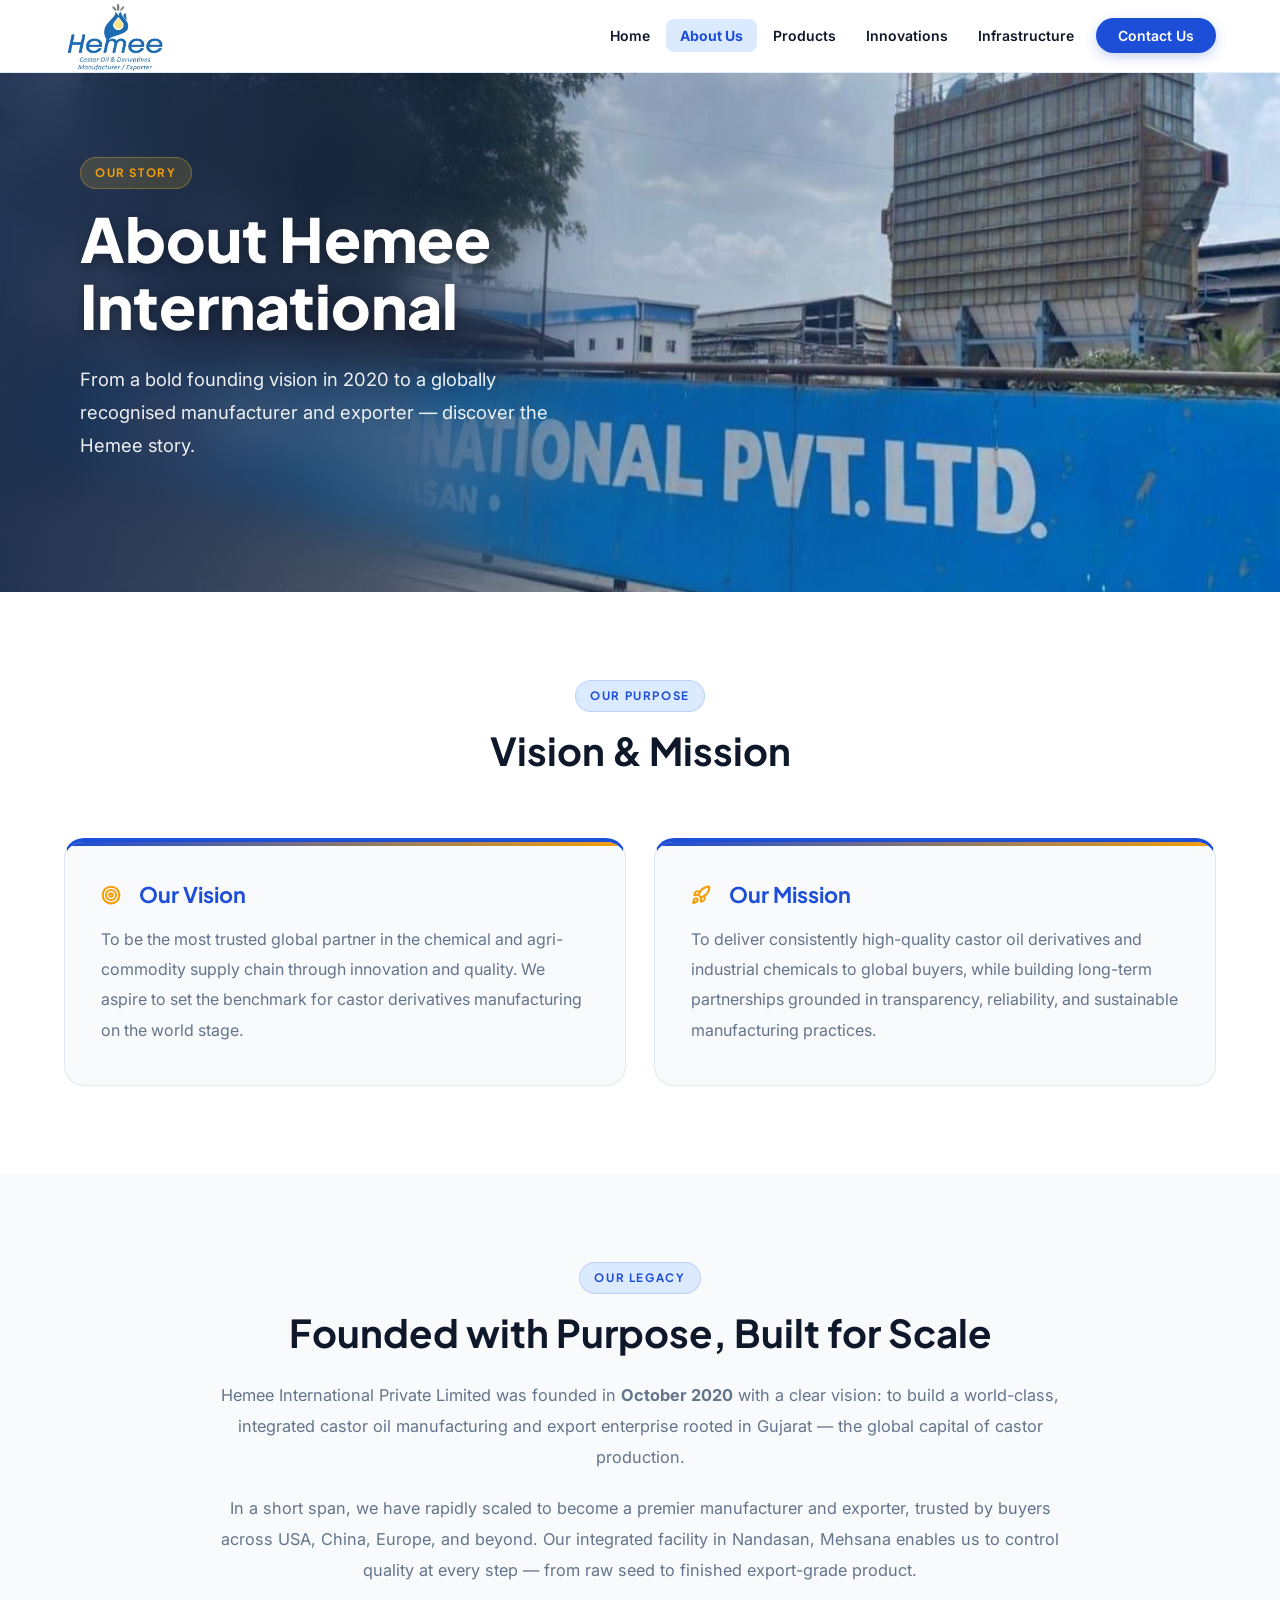
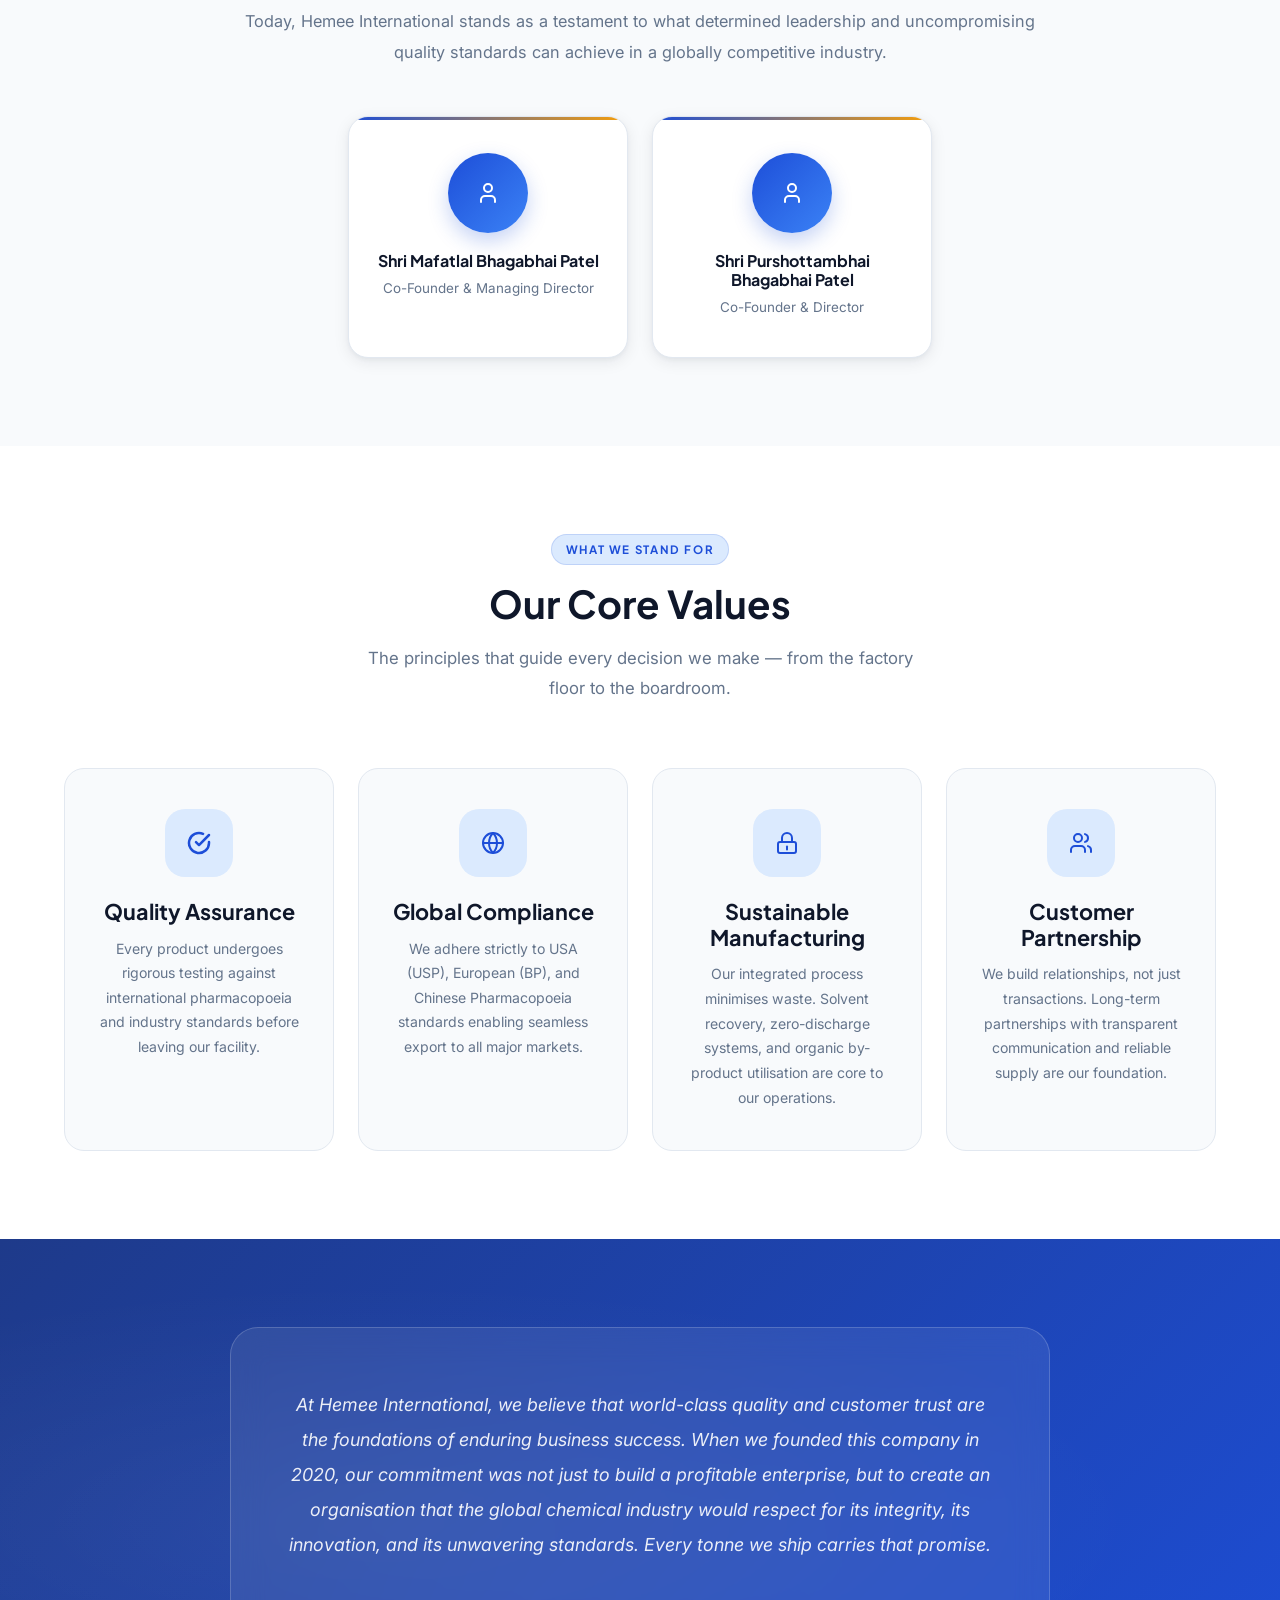
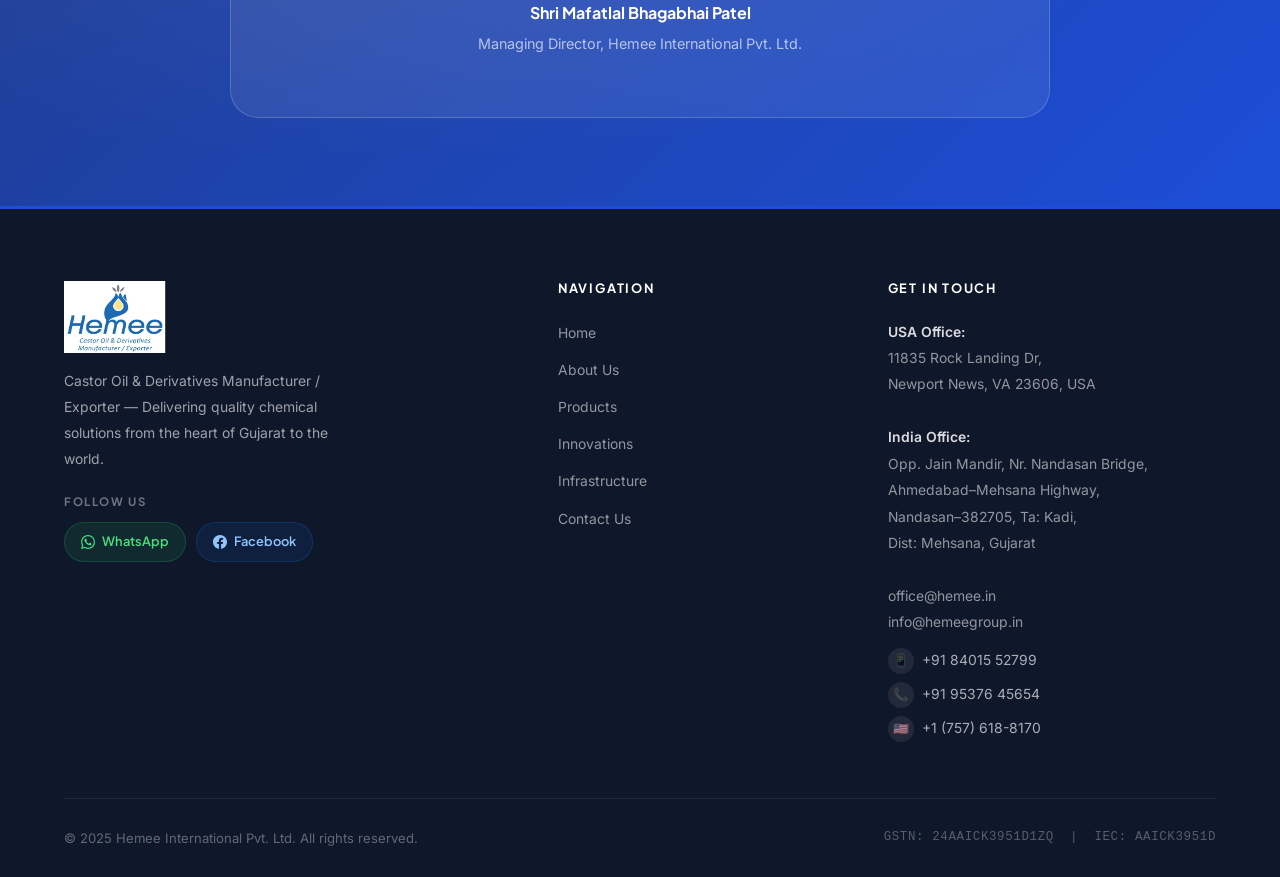
==== about.html @ 3e7752b8 "Initial commit: Hemee International Website Refactor" ====
﻿<!DOCTYPE html>
<html lang="en">
<head>
  <meta charset="UTF-8" />
  <meta name="viewport" content="width=device-width, initial-scale=1.0" />
  <title>About Us | Hemee International Pvt. Ltd.</title>
  <meta name="description" content="Learn about Hemee International — founded in 2020 by Shri Mafatlal Bhagabhai Patel and Shri Purshottambhai Bhagabhai Patel. A premier castor oil manufacturer and exporter from Gujarat, India." />
  <meta name="keywords" content="Hemee International about, castor oil manufacturer Gujarat, Hemee International Mehsana, industrial chemical exporter India" />
  <link rel="stylesheet" href="css/style.css" />
  <link rel="icon" href="images/logo.png" type="image/png" />
</head>
<body class="page-top">

  <!-- ======= NAVBAR ======= -->
  <nav class="navbar" id="navbar">
    <div class="nav-inner">
      <a href="index.html" class="nav-logo">
        <img src="images/logo.png" alt="Hemee International Pvt. Ltd.">
        
      </a>
      <ul class="nav-links">
        <li><a href="index.html">Home</a></li>
        <li><a href="about.html" class="active">About Us</a></li>
        <li><a href="products.html">Products</a></li>
        <li><a href="innovations.html">Innovations</a></li>
        <li><a href="infrastructure.html">Infrastructure</a></li>
        <li><a href="contact.html" class="nav-cta">Contact Us</a></li>
      </ul>
      <button class="hamburger" id="hamburger" aria-label="Toggle menu">
        <span></span><span></span><span></span>
      </button>
    </div>
    <div class="nav-mobile" id="nav-mobile">
      <a href="index.html">Home</a>
      <a href="about.html" class="active">About Us</a>
      <a href="products.html">Products</a>
      <a href="infrastructure.html">Infrastructure</a>
      <a href="contact.html">Contact Us</a>
    </div>
  </nav>

  <!-- ======= PAGE HERO ======= -->
  <div class="page-hero hero-right-bias" style="background: url('images/about.png'); --hero-blur-color: 30, 48, 80;">
    <div class="hero-overlay"></div>
    <div class="container">
      <div class="hero-glass">
        <span class="section-label" style="background:rgba(251,191,36,0.15); color:var(--accent); border-color:rgba(251,191,36,0.3); font-weight:700;">Our Story</span>
        <h1>About Hemee International</h1>
        <p>From a bold founding vision in 2020 to a globally recognised manufacturer and exporter — discover the Hemee story.</p>
      </div>
    </div>
  </div>

  <!-- ======= VISION & MISSION ======= -->
  <section class="vision-section">
    <div class="container">
      <div class="section-header">
        <span class="section-label">Our Purpose</span>
        <h2>Vision &amp; Mission</h2>
      </div>
      <div class="vision-grid">
        <div class="vision-box">
          <h3><svg width="20" height="20" viewBox="0 0 24 24" fill="none" stroke="currentColor" stroke-width="2.5" stroke-linecap="round" stroke-linejoin="round" style="margin-right:8px; vertical-align:middle; color:var(--accent);"><circle cx="12" cy="12" r="10"></circle><circle cx="12" cy="12" r="6"></circle><circle cx="12" cy="12" r="2"></circle></svg>Our Vision</h3>
          <p>To be the most trusted global partner in the chemical and agri-commodity supply chain through innovation and quality. We aspire to set the benchmark for castor derivatives manufacturing on the world stage.</p>
        </div>
        <div class="vision-box">
          <h3><svg width="20" height="20" viewBox="0 0 24 24" fill="none" stroke="currentColor" stroke-width="2.5" stroke-linecap="round" stroke-linejoin="round" style="margin-right:8px; vertical-align:middle; color:var(--accent);"><path d="M4.5 16.5c-1.5 1.26-2 5-2 5s3.74-.5 5-2c.71-.84.7-2.13-.09-2.91a2.18 2.18 0 0 0-2.91-.09z"></path><path d="m12 15-3-3a22 22 0 0 1 2-3.95A12.88 12.88 0 0 1 22 2c0 2.72-.78 7.5-6 11a22.35 22.35 0 0 1-4 2z"></path><path d="M9 12H4s.55-3.03 2-4c1.62-1.08 5 0 5 0"></path><path d="M12 15v5s3.03-.55 4-2c1.08-1.62 0-5 0-5"></path></svg>Our Mission</h3>
          <p>To deliver consistently high-quality castor oil derivatives and industrial chemicals to global buyers, while building long-term partnerships grounded in transparency, reliability, and sustainable manufacturing practices.</p>
        </div>
      </div>
    </div>
  </section>

  <!-- ======= LEGACY ======= -->
  <section class="legacy-section">
    <div class="container">
      <div class="legacy-content">
        <span class="section-label">Our Legacy</span>
        <h2>Founded with Purpose, Built for Scale</h2>
        <p>
          Hemee International Private Limited was founded in <strong>October 2020</strong> with a clear vision: to build a world-class, integrated castor oil manufacturing and export enterprise rooted in Gujarat — the global capital of castor production.
        </p>
        <p>
          In a short span, we have rapidly scaled to become a premier manufacturer and exporter, trusted by buyers across USA, China, Europe, and beyond. Our integrated facility in Nandasan, Mehsana enables us to control quality at every step — from raw seed to finished export-grade product.
        </p>
        <p>
          Today, Hemee International stands as a testament to what determined leadership and uncompromising quality standards can achieve in a globally competitive industry.
        </p>
        <div class="founders-row">
          <div class="founder-card">
            <div class="founder-avatar">
              <svg width="24" height="24" viewBox="0 0 24 24" fill="none" stroke="currentColor" stroke-width="2" stroke-linecap="round" stroke-linejoin="round"><path d="M19 21v-2a4 4 0 0 0-4-4H9a4 4 0 0 0-4 4v2"></path><circle cx="12" cy="7" r="4"></circle></svg>
            </div>
            <h4>Shri Mafatlal Bhagabhai Patel</h4>
            <p>Co-Founder &amp; Managing Director</p>
          </div>
          <div class="founder-card">
            <div class="founder-avatar">
              <svg width="24" height="24" viewBox="0 0 24 24" fill="none" stroke="currentColor" stroke-width="2" stroke-linecap="round" stroke-linejoin="round"><path d="M19 21v-2a4 4 0 0 0-4-4H9a4 4 0 0 0-4 4v2"></path><circle cx="12" cy="7" r="4"></circle></svg>
            </div>
            <h4>Shri Purshottambhai Bhagabhai Patel</h4>
            <p>Co-Founder &amp; Director</p>
          </div>
        </div>
      </div>
    </div>
  </section>

  <!-- ======= CORE VALUES ======= -->
  <section class="values-section">
    <div class="container">
      <div class="section-header">
        <span class="section-label">What We Stand For</span>
        <h2>Our Core Values</h2>
        <p>The principles that guide every decision we make — from the factory floor to the boardroom.</p>
      </div>
      <div class="values-grid">
        <div class="value-card">
          <div class="value-icon">
            <svg width="24" height="24" viewBox="0 0 24 24" fill="none" stroke="currentColor" stroke-width="2.5" stroke-linecap="round" stroke-linejoin="round"><path d="M22 11.08V12a10 10 0 1 1-5.93-9.14"></path><polyline points="22 4 12 14.01 9 11.01"></polyline></svg>
          </div>
          <h3>Quality Assurance</h3>
          <p>Every product undergoes rigorous testing against international pharmacopoeia and industry standards before leaving our facility.</p>
        </div>
        <div class="value-card">
          <div class="value-icon">
            <svg width="24" height="24" viewBox="0 0 24 24" fill="none" stroke="currentColor" stroke-width="2" stroke-linecap="round" stroke-linejoin="round"><circle cx="12" cy="12" r="10"></circle><path d="M12 2a14.5 14.5 0 0 0 0 20 14.5 14.5 0 0 0 0-20"></path><path d="M2 12h20"></path></svg>
          </div>
          <h3>Global Compliance</h3>
          <p>We adhere strictly to USA (USP), European (BP), and Chinese Pharmacopoeia standards enabling seamless export to all major markets.</p>
        </div>
        <div class="value-card">
          <div class="value-icon">
            <svg width="24" height="24" viewBox="0 0 24 24" fill="none" stroke="currentColor" stroke-width="2" stroke-linecap="round" stroke-linejoin="round"><path d="M7 11V7a5 5 0 0 1 10 0v4"></path><rect x="3" y="11" width="18" height="11" rx="2" ry="2"></rect><path d="M12 18.5v-3"></path></svg>
          </div>
          <h3>Sustainable Manufacturing</h3>
          <p>Our integrated process minimises waste. Solvent recovery, zero-discharge systems, and organic by-product utilisation are core to our operations.</p>
        </div>
        <div class="value-card">
          <div class="value-icon">
            <svg width="24" height="24" viewBox="0 0 24 24" fill="none" stroke="currentColor" stroke-width="2" stroke-linecap="round" stroke-linejoin="round"><path d="M16 21v-2a4 4 0 0 0-4-4H6a4 4 0 0 0-4 4v2"></path><circle cx="9" cy="7" r="4"></circle><path d="M22 21v-2a4 4 0 0 0-3-3.87"></path><path d="M16 3.13a4 4 0 0 1 0 7.75"></path></svg>
          </div>
          <h3>Customer Partnership</h3>
          <p>We build relationships, not just transactions. Long-term partnerships with transparent communication and reliable supply are our foundation.</p>
        </div>
      </div>
    </div>
  </section>

  <script src="js/nav.js"></script>

  <!-- ======= MD WELCOME ======= -->
  <section class="md-section">
    <div class="container">
      <div class="md-card">
        <blockquote>
          At Hemee International, we believe that world-class quality and customer trust are the foundations of enduring business success. When we founded this company in 2020, our commitment was not just to build a profitable enterprise, but to create an organisation that the global chemical industry would respect for its integrity, its innovation, and its unwavering standards. Every tonne we ship carries that promise.
        </blockquote>
        <cite>
          <strong>Shri Mafatlal Bhagabhai Patel</strong>
          Managing Director, Hemee International Pvt. Ltd.
        </cite>
      </div>
    </div>
  </section>

  <!-- ======= FOOTER ======= -->
  <footer>
    <div class="container">
      <div class="footer-grid">

        <!-- Brand -->
        <div class="footer-brand">
          <a href="index.html" class="nav-logo">
            <img src="images/logo.png" alt="Hemee International Pvt. Ltd.">
            
          </a>
          <p>Castor Oil &amp; Derivatives Manufacturer / Exporter &mdash; Delivering quality chemical solutions from the heart of Gujarat to the world.</p>
          <div class="footer-social">
            <div class="footer-social-label">Follow Us</div>
            <div class="footer-social-links">
              <a href="https://wa.me/918401552799" target="_blank" rel="noopener" class="footer-social-link whatsapp">
                <svg width="14" height="14" viewBox="0 0 24 24" fill="currentColor"><path d="M17.472 14.382c-.297-.149-1.758-.867-2.03-.967-.273-.099-.471-.148-.67.15-.197.297-.767.966-.94 1.164-.173.199-.347.223-.644.075-.297-.15-1.255-.463-2.39-1.475-.883-.788-1.48-1.761-1.653-2.059-.173-.297-.018-.458.13-.606.134-.133.298-.347.446-.521.149-.174.198-.298.298-.497.099-.198.05-.371-.025-.52-.075-.149-.669-1.612-.916-2.207-.242-.579-.487-.5-.669-.51-.173-.008-.371-.01-.57-.01-.198 0-.52.074-.792.372-.272.297-1.04 1.016-1.04 2.479 0 1.462 1.065 2.875 1.213 3.074.149.198 2.096 3.2 5.077 4.487.709.306 1.262.489 1.694.625.712.227 1.36.195 1.871.118.571-.085 1.758-.719 2.006-1.413.248-.694.248-1.289.173-1.413-.074-.124-.272-.198-.57-.347m-5.421 7.403h-.004a9.87 9.87 0 01-5.031-1.378l-.361-.214-3.741.982.998-3.648-.235-.374a9.86 9.86 0 01-1.51-5.26c.001-5.45 4.436-9.884 9.888-9.884 2.64 0 5.122 1.03 6.988 2.898a9.825 9.825 0 012.893 6.994c-.003 5.45-4.437 9.884-9.885 9.884m8.413-18.297A11.815 11.815 0 0012.05 0C5.495 0 .16 5.335.157 11.892c0 2.096.547 4.142 1.588 5.945L.057 24l6.305-1.654a11.882 11.882 0 005.683 1.448h.005c6.554 0 11.89-5.335 11.893-11.893a11.821 11.821 0 00-3.48-8.413z"/></svg>
                WhatsApp
              </a>
              <a href="https://www.facebook.com" target="_blank" rel="noopener" class="footer-social-link facebook">
                <svg width="14" height="14" viewBox="0 0 24 24" fill="currentColor"><path d="M24 12.073c0-6.627-5.373-12-12-12s-12 5.373-12 12c0 5.99 4.388 10.954 10.125 11.854v-8.385H7.078v-3.47h3.047V9.43c0-3.007 1.792-4.669 4.533-4.669 1.312 0 2.686.235 2.686.235v2.953H15.83c-1.491 0-1.956.925-1.956 1.874v2.25h3.328l-.532 3.47h-2.796v8.385C19.612 23.027 24 18.062 24 12.073z"/></svg>
                Facebook
              </a>
            </div>
          </div>
        </div>

        <!-- Navigation -->
        <div class="footer-col">
          <h4>Navigation</h4>
          <ul>
            <li><a href="index.html">Home</a></li>
            <li><a href="about.html">About Us</a></li>
            <li><a href="products.html">Products</a></li>
        <li><a href="innovations.html">Innovations</a></li>
            <li><a href="infrastructure.html">Infrastructure</a></li>
            <li><a href="contact.html">Contact Us</a></li>
          </ul>
        </div>

        <!-- Contact -->
        <div class="footer-col">
          <h4>Get In Touch</h4>
          <address>
            <strong>USA Office:</strong><br>
            11835 Rock Landing Dr,<br>
            Newport News, VA 23606, USA<br><br>
            <strong>India Office:</strong><br>
            Opp. Jain Mandir, Nr. Nandasan Bridge,<br>
            Ahmedabad&ndash;Mehsana Highway,<br>
            Nandasan&ndash;382705, Ta: Kadi,<br>
            Dist: Mehsana, Gujarat<br><br>
            <a href="mailto:office@hemee.in">office@hemee.in</a><br>
            <a href="mailto:info@hemeegroup.in">info@hemeegroup.in</a>
          </address>
          <div class="footer-phones">
            <a href="tel:+918401552799">
              <span class="ph-ico">&#128241;</span>
              +91 84015 52799
            </a>
            <a href="tel:+919537645654">
              <span class="ph-ico">&#128222;</span>
              +91 95376 45654
            </a>
            <a href="tel:+17576188170">
              <span class="ph-ico">&#127482;&#127480;</span>
              +1 (757) 618-8170
            </a>
          </div>
        </div>

      </div>
      <div class="footer-divider"></div>
      <div class="footer-bottom">
        <p>&copy; 2025 Hemee International Pvt. Ltd. All rights reserved.</p>
        <span class="gstn">GSTN: 24AAICK3951D1ZQ &nbsp;|&nbsp; IEC: AAICK3951D</span>
      </div>
    </div>
  </footer>

</body>
</html>
---- css/style.css ----
/* =============================================
   Hemee International — Main Stylesheet v2.0
   Premium Professional Design System
   ============================================= */

@import url('https://fonts.googleapis.com/css2?family=Plus+Jakarta+Sans:wght@400;500;600;700;800&family=Inter:wght@400;500;600&display=swap');

/* ---- CSS Variables ---- */
:root {
  --primary:        #1d4ed8;
  --primary-dark:   #1e3a8a;
  --primary-light:  #3b82f6;
  --primary-xlight: #dbeafe;
  --accent:         #f59e0b;
  --accent-dark:    #d97706;
  --accent-light:   #fef3c7;
  --success:        #10b981;
  --bg:             #f8fafc;
  --bg-alt:         #f1f5f9;
  --surface:        #ffffff;
  --text:           #0f172a;
  --text-body:      #334155;
  --text-muted:     #64748b;
  --text-light:     #94a3b8;
  --border:         #e2e8f0;
  --border-strong:  #cbd5e1;
  --shadow-sm:      0 1px 3px rgba(0,0,0,0.08), 0 1px 2px rgba(0,0,0,0.04);
  --shadow:         0 4px 16px rgba(15,23,42,0.08), 0 2px 4px rgba(15,23,42,0.04);
  --shadow-md:      0 8px 32px rgba(15,23,42,0.10), 0 4px 8px rgba(15,23,42,0.06);
  --shadow-lg:      0 20px 60px rgba(15,23,42,0.12), 0 8px 16px rgba(15,23,42,0.08);
  --shadow-xl:      0 32px 80px rgba(15,23,42,0.16);
  --radius-sm:      6px;
  --radius:         10px;
  --radius-md:      14px;
  --radius-lg:      20px;
  --radius-xl:      28px;
  --transition:     0.25s cubic-bezier(0.4, 0, 0.2, 1);
  --max-width:      1200px;
  --font-heading:   'Plus Jakarta Sans', sans-serif;
  --font-body:      'Inter', sans-serif;
  --nav-h:          72px;
}

/* ---- Reset & Base ---- */
*, *::before, *::after { box-sizing: border-box; margin: 0; padding: 0; }

html {
  scroll-behavior: smooth;
  overflow-x: hidden;
  -webkit-text-size-adjust: 100%;
}

body {
  font-family: var(--font-body);
  color: var(--text-body);
  background: var(--bg);
  line-height: 1.7;
  font-size: 16px;
  overflow-x: hidden;
  -webkit-font-smoothing: antialiased;
  -moz-osx-font-smoothing: grayscale;
}

img { max-width: 100%; height: auto; display: block; }
a { color: inherit; text-decoration: none; }
ul { list-style: none; }
button { font-family: inherit; }

/* ---- Typography ---- */
h1, h2, h3, h4, h5 {
  font-family: var(--font-heading);
  line-height: 1.2;
  color: var(--text);
  font-weight: 700;
}
h1 { font-size: clamp(1.9rem, 5vw, 3.2rem); font-weight: 800; }
h2 { font-size: clamp(1.5rem, 3.5vw, 2.4rem); }
h3 { font-size: clamp(1.05rem, 2.5vw, 1.35rem); }
h4 { font-size: 1rem; }
p  { color: var(--text-body); margin-bottom: 1rem; }
p:last-child { margin-bottom: 0; }

.section-label {
  display: inline-flex;
  align-items: center;
  gap: 6px;
  font-family: var(--font-heading);
  font-size: 0.72rem;
  font-weight: 700;
  letter-spacing: 0.14em;
  text-transform: uppercase;
  color: var(--primary);
  background: var(--primary-xlight);
  padding: 5px 14px;
  border-radius: 50px;
  margin-bottom: 1rem;
  border: 1px solid rgba(29, 78, 216, 0.15);
}

/* ---- Layout Utilities ---- */
.container {
  width: 100%;
  max-width: var(--max-width);
  margin: 0 auto;
  padding: 0 24px;
}

section { padding: 88px 0; }

.section-header {
  text-align: center;
  margin-bottom: 64px;
}
.section-header p {
  color: var(--text-muted);
  font-size: 1.05rem;
  max-width: 580px;
  margin: 1rem auto 0;
  line-height: 1.8;
}

/* ---- Buttons ---- */
.btn {
  display: inline-flex;
  align-items: center;
  justify-content: center;
  gap: 8px;
  padding: 14px 32px;
  border-radius: 50px;
  font-family: var(--font-heading);
  font-weight: 700;
  font-size: 0.9rem;
  cursor: pointer;
  border: none;
  transition: all var(--transition);
  text-decoration: none;
  letter-spacing: 0.02em;
  white-space: nowrap;
  -webkit-tap-highlight-color: transparent;
}
.btn-primary {
  background: linear-gradient(135deg, var(--accent), var(--accent-dark));
  color: #1a0a00;
  box-shadow: 0 4px 12px rgba(245, 158, 11, 0.3);
}
.btn-primary:hover {
  transform: translateY(-3px);
  box-shadow: 0 8px 24px rgba(245, 158, 11, 0.45);
}
.btn-outline {
  background: transparent;
  color: var(--primary);
  border: 2px solid var(--primary);
}
.btn-outline:hover {
  background: var(--primary);
  color: white;
  transform: translateY(-2px);
}
.btn-white {
  background: rgba(255,255,255,0.95);
  color: var(--primary-dark);
  backdrop-filter: blur(8px);
}
.btn-white:hover {
  background: white;
  transform: translateY(-2px);
  box-shadow: 0 8px 24px rgba(0,0,0,0.15);
}
.btn-ghost {
  background: rgba(255,255,255,0.1);
  color: white;
  border: 1px solid rgba(255,255,255,0.25);
  backdrop-filter: blur(8px);
}
.btn-ghost:hover {
  background: rgba(255,255,255,0.2);
  transform: translateY(-2px);
}

/* ============================================
   NAVIGATION
   ============================================ */
.navbar {
  position: fixed;
  top: 0; left: 0; right: 0;
  z-index: 1000;
  background: rgba(255,255,255,0.92);
  backdrop-filter: blur(20px);
  -webkit-backdrop-filter: blur(20px);
  border-bottom: 1px solid rgba(226,232,240,0.8);
  transition: all var(--transition);
}
.navbar.scrolled {
  background: rgba(255,255,255,0.98);
  box-shadow: 0 4px 20px rgba(15,23,42,0.08);
}
.navbar.navbar--dark {
  background: rgba(30,58,138,0.95);
  border-color: rgba(255,255,255,0.1);
}
.nav-inner {
  display: flex;
  align-items: center;
  justify-content: space-between;
  height: var(--nav-h);
  padding: 0 24px;
  max-width: var(--max-width);
  margin: 0 auto;
}

/* Logo */
.nav-logo {
  display: flex;
  align-items: center;
  text-decoration: none;
  flex-shrink: 0;
  transition: transform 0.3s ease;
}
.nav-logo:hover {
  transform: scale(1.05);
}
.nav-logo img {
  height: 72px; /* Increased length/height */
  width: auto;
  object-fit: contain;
  display: block;
  transform: scaleX(1.1); /* Subtle horizontal widening as requested */
  transform-origin: left center;
  /* Professional alt-text fallback styling if image fails */
  color: var(--primary);
  font-family: var(--font-heading);
  font-weight: 800;
  font-size: 1.2rem;
}



/* Nav Links */
.nav-links {
  display: flex;
  align-items: center;
  gap: 2px;
}
.nav-links a {
  padding: 8px 14px;
  border-radius: 8px;
  font-weight: 600;
  font-size: 0.875rem;
  color: var(--text);
  transition: all var(--transition);
  white-space: nowrap;
  position: relative;
}
.nav-links a:hover,
.nav-links a.active {
  color: var(--primary);
  background: var(--primary-xlight);
}
.nav-links a.active { font-weight: 700; }
.nav-cta {
  background: var(--primary) !important;
  color: white !important;
  border-radius: 50px !important;
  padding: 9px 22px !important;
  margin-left: 6px;
  box-shadow: 0 4px 12px rgba(29,78,216,0.25) !important;
}
.nav-cta:hover {
  background: var(--primary-dark) !important;
  transform: translateY(-2px);
  box-shadow: 0 8px 20px rgba(29,78,216,0.35) !important;
}

/* Hamburger */
.hamburger {
  display: none;
  flex-direction: column;
  gap: 5px;
  cursor: pointer;
  padding: 8px;
  background: none;
  border: none;
  -webkit-tap-highlight-color: transparent;
}
.hamburger span {
  display: block;
  width: 24px;
  height: 2.5px;
  background: var(--primary-dark);
  border-radius: 2px;
  transition: all var(--transition);
}
.hamburger.open span:nth-child(1) { transform: translateY(7.5px) rotate(45deg); }
.hamburger.open span:nth-child(2) { opacity: 0; transform: scaleX(0); }
.hamburger.open span:nth-child(3) { transform: translateY(-7.5px) rotate(-45deg); }

/* Mobile Nav */
.nav-mobile {
  display: none;
  flex-direction: column;
  padding: 8px 16px 20px;
  border-top: 1px solid var(--border);
  background: white;
  gap: 2px;
}
.nav-mobile.open { display: flex; }
.nav-mobile a {
  padding: 12px 16px;
  border-radius: 10px;
  font-weight: 600;
  font-size: 0.95rem;
  color: var(--text);
  transition: all var(--transition);
  -webkit-tap-highlight-color: transparent;
}
.nav-mobile a:hover,
.nav-mobile a.active {
  color: var(--primary);
  background: var(--primary-xlight);
}

/* Page offset for fixed nav */
.page-top { padding-top: var(--nav-h); }

/* ============================================
   HERO SECTION
   ============================================ */
/* ============================================
   MODERN HERO SYSTEM (Edge-Blur)
   ============================================ */
.hero, .page-hero {
  --hero-blur-color: 15, 23, 42; /* Default dark navy */
  position: relative;
  min-height: 85vh;
  display: flex;
  align-items: center;
  overflow: hidden;
  background-size: cover !important;
  background-position: center !important;
  background-repeat: no-repeat !important;
  color: white;
}

/* Specific class to shift focal point to the right */
.hero-right-bias { background-position: 70% center !important; }

.hero { min-height: calc(100vh - var(--nav-h)); }
.page-hero { min-height: 520px; }

/* The side-blur overlay */
.hero::before, .page-hero::before {
  content: '';
  position: absolute;
  top: 0; left: 0; bottom: 0;
  width: 50%;
  background: linear-gradient(to right, rgba(var(--hero-blur-color), 0.9) 0%, rgba(var(--hero-blur-color), 0) 100%);
  backdrop-filter: blur(25px);
  -webkit-backdrop-filter: blur(25px);
  mask-image: linear-gradient(to right, black 60%, transparent 100%);
  -webkit-mask-image: linear-gradient(to right, black 60%, transparent 100%);
  z-index: 1;
}


/* Secondary dark overlay for better text contrast */
.hero-overlay {
  position: absolute;
  inset: 0;
  background: linear-gradient(to right, rgba(var(--hero-blur-color), 0.5) 0%, transparent 100%);
  z-index: 1;
}

.hero .container, .page-hero .container {
  position: relative;
  z-index: 2;
  margin-left: 0; /* Align to left side */
  padding-left: 80px; /* Strong left margin for professional look */
}

/* Updated Text Content (No more card, just clean text on blurred side) */
.hero-glass {
  max-width: 600px;
  background: transparent;
  backdrop-filter: none;
  -webkit-backdrop-filter: none;
  border: none;
  padding: 0;
  box-shadow: none;
  animation: slide-right 0.8s cubic-bezier(0.2, 0.8, 0.2, 1);
}

@keyframes slide-right {
  from { opacity: 0; transform: translateX(-40px); }
  to { opacity: 1; transform: translateX(0); }
}

.hero-glass h1 { 
  font-size: 3.8rem; 
  color: white; 
  margin-bottom: 1.50rem; 
  line-height: 1.1; 
  font-weight: 800;
  text-shadow: 0 4px 12px rgba(0,0,0,0.3);
}
.hero-glass h1 em { color: var(--accent); font-style: normal; }
.hero-glass p { 
  font-size: 1.15rem; 
  color: rgba(255,255,255,0.92); 
  line-height: 1.8;
  margin-bottom: 2.8rem;
  max-width: 500px;
}

/* Mobile Adjustments */
@media (max-width: 1024px) {
  .hero-glass h1 { font-size: 3rem; }
  .hero .container, .page-hero .container { padding-left: 40px; }
}

@media (max-width: 768px) {
  .hero, .page-hero { min-height: 600px; text-align: center; }
  .hero::before, .page-hero::before {
    width: 100%;
    background: linear-gradient(to bottom, rgba(15, 23, 42, 0.85) 0%, rgba(15, 23, 42, 0.5) 100%);
    mask-image: none;
    -webkit-mask-image: none;
    backdrop-filter: blur(15px);
  }
  .hero .container, .page-hero .container { 
    padding: 0 24px;
    margin: 0 auto;
  }
  .hero-glass { width: 100%; }
  .hero-glass h1 { font-size: 2.4rem; }
  .hero-glass p { margin: 0 auto 2.5rem; }
  .hero-actions { justify-content: center; }
}

/* ============================================
   STATS / COUNTERS
   ============================================ */
.stats-section {
  background: white;
  border-top: 1px solid var(--border);
  border-bottom: 1px solid var(--border);
}
.stats-grid {
  display: grid;
  grid-template-columns: repeat(4, 1fr);
}
.stat-item {
  padding: 48px 28px;
  text-align: center;
  border-right: 1px solid var(--border);
  transition: background var(--transition);
  position: relative;
}
.stat-item:last-child { border-right: none; }
.stat-item::before {
  content: '';
  position: absolute;
  top: 0; left: 50%;
  transform: translateX(-50%);
  width: 40px;
  height: 3px;
  background: linear-gradient(90deg, var(--primary), var(--accent));
  border-radius: 0 0 3px 3px;
  opacity: 0;
  transition: opacity var(--transition);
}
.stat-item:hover::before { opacity: 1; }
.stat-item:hover { background: var(--bg); }
.stat-number {
  font-family: var(--font-heading);
  font-size: clamp(1.8rem, 4vw, 2.8rem);
  font-weight: 800;
  color: var(--primary-dark);
  line-height: 1;
  margin-bottom: 10px;
  background: linear-gradient(135deg, var(--primary), var(--primary-light));
  -webkit-background-clip: text;
  -webkit-text-fill-color: transparent;
  background-clip: text;
}
.stat-label {
  font-family: var(--font-heading);
  font-size: 0.78rem;
  color: var(--text-muted);
  font-weight: 600;
  text-transform: uppercase;
  letter-spacing: 0.12em;
}

/* ============================================
   BIO / ABOUT SNIPPET (Home)
   ============================================ */
.bio-section { background: var(--bg); }
.bio-grid {
  display: grid;
  grid-template-columns: 1.1fr 0.9fr;
  gap: 72px;
  align-items: center;
}
.bio-text .section-label { display: block; }
.bio-text h2 { margin-bottom: 1.25rem; }
.bio-text p { color: var(--text-muted); margin-bottom: 1.25rem; line-height: 1.9; }
.bio-features {
  display: flex;
  flex-direction: column;
  gap: 12px;
  margin: 1.75rem 0;
}
.bio-feature {
  display: flex;
  align-items: flex-start;
  gap: 14px;
  padding: 16px;
  border-radius: var(--radius-md);
  border: 1px solid var(--border);
  background: white;
  transition: all var(--transition);
}
.bio-feature:hover {
  border-color: var(--primary-light);
  box-shadow: var(--shadow);
  transform: translateX(4px);
}
.bio-feature-icon {
  width: 44px;
  height: 44px;
  border-radius: 12px;
  background: var(--primary-xlight);
  display: flex;
  align-items: center;
  justify-content: center;
  flex-shrink: 0;
  color: var(--primary);
}
.bio-feature-text strong { display: block; font-size: 0.95rem; color: var(--text); margin-bottom: 3px; font-weight: 700; }
.bio-feature-text span { font-size: 0.84rem; color: var(--text-muted); }

/* Bio visual card */
.bio-visual { position: relative; }
.bio-card {
  background: white;
  border-radius: var(--radius-xl);
  padding: 40px 36px;
  box-shadow: var(--shadow-lg);
  text-align: center;
  border: 1px solid var(--border);
  position: relative;
  overflow: hidden;
}
.bio-card::before {
  content: '';
  position: absolute;
  top: 0; left: 0; right: 0;
  height: 4px;
  background: linear-gradient(90deg, var(--primary), var(--accent), var(--primary-light));
}
.bio-card-icon {
  width: 80px;
  height: 80px;
  border-radius: 50%;
  background: linear-gradient(135deg, var(--primary), var(--primary-light));
  display: flex;
  align-items: center;
  justify-content: center;
  margin: 0 auto 20px;
  color: white;
  box-shadow: 0 8px 24px rgba(29,78,216,0.3);
}
.bio-card h3 { color: var(--text); margin-bottom: 10px; }
.bio-card p { color: var(--text-muted); font-size: 0.9rem; }
.cert-tags { display: flex; flex-wrap: wrap; gap: 8px; justify-content: center; margin-top: 20px; }
.cert-tag {
  background: var(--primary-xlight);
  color: var(--primary);
  border: 1px solid rgba(29,78,216,0.2);
  border-radius: 50px;
  padding: 5px 14px;
  font-size: 0.78rem;
  font-weight: 700;
  font-family: var(--font-heading);
  letter-spacing: 0.04em;
}

/* ============================================
   PRODUCTS PREVIEW (Home)
   ============================================ */
.products-preview { background: white; }
.product-cards {
  display: grid;
  grid-template-columns: repeat(auto-fill, minmax(260px, 1fr));
  gap: 24px;
}
.product-card {
  background: var(--bg);
  border-radius: var(--radius-lg);
  padding: 36px 28px;
  border: 1px solid var(--border);
  transition: all var(--transition);
  position: relative;
  overflow: hidden;
  cursor: pointer;
}
.product-card::before {
  content: '';
  position: absolute;
  top: 0; left: 0; right: 0;
  height: 4px;
  background: linear-gradient(90deg, var(--primary), var(--accent));
  opacity: 0;
  transition: opacity var(--transition);
}
.product-card:hover {
  transform: translateY(-8px);
  box-shadow: var(--shadow-lg);
  border-color: transparent;
  background: white;
}
.product-card:hover::before { opacity: 1; }
.card-icon {
  width: 60px;
  height: 60px;
  border-radius: 16px;
  background: var(--primary-xlight);
  display: flex;
  align-items: center;
  justify-content: center;
  margin-bottom: 22px;
  color: var(--primary);
  transition: all var(--transition);
}
.product-card:hover .card-icon {
  background: var(--primary);
  color: white;
  transform: scale(1.1);
}
.product-card h3 { margin-bottom: 10px; color: var(--text); }
.product-card p { font-size: 0.88rem; color: var(--text-muted); margin: 0; line-height: 1.7; }
.product-card-arrow {
  position: absolute;
  bottom: 28px; right: 28px;
  width: 32px; height: 32px;
  border-radius: 50%;
  background: var(--primary-xlight);
  display: flex; align-items: center; justify-content: center;
  color: var(--primary);
  font-size: 0.8rem;
  transition: all var(--transition);
  opacity: 0;
  transform: translateX(-4px);
}
.product-card:hover .product-card-arrow {
  opacity: 1;
  transform: translateX(0);
}

/* CTA Banner */
.cta-section {
  background: linear-gradient(135deg, var(--primary-dark) 0%, var(--primary) 60%, #3b82f6 100%);
  padding: 88px 0;
  text-align: center;
  position: relative;
  overflow: hidden;
}
.cta-section::before {
  content: '';
  position: absolute;
  inset: 0;
  background: url("data:image/svg+xml,%3Csvg width='80' height='80' viewBox='0 0 80 80' xmlns='http://www.w3.org/2000/svg'%3E%3Cg fill='%23ffffff' fill-opacity='0.02'%3E%3Ccircle cx='40' cy='40' r='40'/%3E%3C/g%3E%3C/svg%3E");
}
.cta-section .container { position: relative; z-index: 1; }
.cta-section h2 { color: white; margin-bottom: 1.25rem; }
.cta-section p { color: rgba(255,255,255,0.82); max-width: 560px; margin: 0 auto 2.5rem; font-size: 1.05rem; line-height: 1.8; }
.cta-section .cta-btns { display: flex; gap: 16px; justify-content: center; flex-wrap: wrap; }

/* ============================================
   PAGE HERO (Inner Pages)
   ============================================ */



/* ============================================
   ABOUT PAGE
   ============================================ */

.vision-section { background: white; }
.vision-grid {
  display: grid;
  grid-template-columns: 1fr 1fr;
  gap: 28px;
  align-items: start;
}
.vision-box {
  background: var(--bg);
  border-radius: var(--radius-lg);
  padding: 40px 36px;
  border: 1px solid var(--border);
  border-top: 4px solid var(--primary);
  transition: all var(--transition);
  position: relative;
  overflow: hidden;
}
.vision-box::after {
  content: '';
  position: absolute;
  top: 0; left: 0; right: 0;
  height: 4px;
  background: linear-gradient(90deg, var(--primary), var(--accent));
}
.vision-box:hover {
  box-shadow: var(--shadow-md);
  transform: translateY(-4px);
  background: white;
}
.vision-box h3 { color: var(--primary); margin-bottom: 1rem; display: flex; align-items: center; gap: 10px; }
.vision-box p { color: var(--text-muted); line-height: 1.9; margin: 0; }

.legacy-section { background: var(--bg); }
.legacy-content { max-width: 840px; margin: 0 auto; text-align: center; }
.legacy-content h2 { margin-bottom: 1.5rem; }
.legacy-content p { color: var(--text-muted); font-size: 1.02rem; line-height: 1.9; margin-bottom: 1.25rem; }
.founders-row {
  display: flex;
  gap: 24px;
  justify-content: center;
  margin-top: 48px;
  flex-wrap: wrap;
}
.founder-card {
  background: white;
  border-radius: var(--radius-lg);
  padding: 36px 28px;
  text-align: center;
  box-shadow: var(--shadow);
  border: 1px solid var(--border);
  min-width: 220px;
  flex: 1;
  max-width: 280px;
  transition: all var(--transition);
  position: relative;
  overflow: hidden;
}
.founder-card::before {
  content: '';
  position: absolute;
  top: 0; left: 0; right: 0;
  height: 3px;
  background: linear-gradient(90deg, var(--primary), var(--accent));
}
.founder-card:hover { transform: translateY(-6px); box-shadow: var(--shadow-md); }
.founder-avatar {
  width: 80px;
  height: 80px;
  border-radius: 50%;
  background: linear-gradient(135deg, var(--primary), var(--primary-light));
  display: flex;
  align-items: center;
  justify-content: center;
  margin: 0 auto 18px;
  color: white;
  box-shadow: 0 8px 20px rgba(29,78,216,0.25);
}
.founder-card h4 { color: var(--text); margin-bottom: 6px; }
.founder-card p { font-size: 0.84rem; color: var(--text-muted); margin: 0; }

.values-section { background: white; }
.values-grid {
  display: grid;
  grid-template-columns: repeat(auto-fill, minmax(240px, 1fr));
  gap: 24px;
}
.value-card {
  background: var(--bg);
  border-radius: var(--radius-lg);
  padding: 40px 28px;
  text-align: center;
  border: 1px solid var(--border);
  transition: all var(--transition);
  position: relative;
  overflow: hidden;
}
.value-card:hover {
  background: white;
  box-shadow: var(--shadow-md);
  transform: translateY(-6px);
  border-color: rgba(29,78,216,0.15);
}
.value-icon {
  width: 68px;
  height: 68px;
  border-radius: 20px;
  background: var(--primary-xlight);
  display: flex;
  align-items: center;
  justify-content: center;
  margin: 0 auto 22px;
  color: var(--primary);
  transition: all var(--transition);
}
.value-card:hover .value-icon {
  background: var(--primary);
  color: white;
  transform: rotate(-5deg) scale(1.1);
}
.value-card h3 { color: var(--text); margin-bottom: 12px; }
.value-card p { font-size: 0.88rem; color: var(--text-muted); margin: 0; line-height: 1.75; }

.md-section {
  background: linear-gradient(135deg, var(--primary-dark) 0%, var(--primary) 100%);
  color: white;
  position: relative;
  overflow: hidden;
}
.md-section::before {
  content: '';
  position: absolute;
  inset: 0;
  background: radial-gradient(ellipse at 30% 50%, rgba(255,255,255,0.06) 0%, transparent 60%);
}
.md-card {
  max-width: 820px;
  margin: 0 auto;
  background: rgba(255,255,255,0.08);
  border: 1px solid rgba(255,255,255,0.18);
  border-radius: var(--radius-xl);
  padding: 60px 56px;
  text-align: center;
  backdrop-filter: blur(16px);
  position: relative;
}
.md-quote-icon { font-size: 4rem; opacity: 0.3; line-height: 1; margin-bottom: 20px; color: var(--accent); }
.md-card blockquote {
  font-size: 1.12rem;
  line-height: 1.95;
  color: rgba(255,255,255,0.9);
  font-style: italic;
  margin-bottom: 36px;
}
.md-card cite { color: rgba(255,255,255,0.65); font-size: 0.9rem; font-style: normal; }
.md-card cite strong { display: block; font-size: 1rem; color: white; margin-bottom: 4px; font-family: var(--font-heading); }

/* ============================================
   PRODUCTS PAGE
   ============================================ */
.brochure-bar {
  background: linear-gradient(135deg, var(--accent), var(--accent-dark));
  padding: 18px 0;
}
.brochure-bar .container {
  display: flex;
  align-items: center;
  justify-content: space-between;
  gap: 16px;
  flex-wrap: wrap;
}
.brochure-bar p { color: #1a0a00; font-weight: 700; margin: 0; font-size: 0.95rem; font-family: var(--font-heading); }
.btn-brochure {
  background: var(--primary-dark);
  color: white;
  padding: 11px 28px;
  border-radius: 50px;
  font-weight: 700;
  font-size: 0.88rem;
  display: inline-flex;
  align-items: center;
  gap: 8px;
  transition: all var(--transition);
  white-space: nowrap;
  font-family: var(--font-heading);
}
.btn-brochure:hover {
  background: #0f172a;
  transform: translateY(-2px);
  box-shadow: var(--shadow-md);
}

.products-section { background: var(--bg); }
.category-list { display: flex; flex-direction: column; gap: 20px; }

.category-card {
  background: white;
  border-radius: var(--radius-lg);
  box-shadow: var(--shadow-sm);
  overflow: hidden;
  border: 1px solid var(--border);
  transition: all var(--transition);
}
.category-card:hover { box-shadow: var(--shadow-md); }
.category-card.open { box-shadow: var(--shadow); border-color: rgba(29,78,216,0.15); }

.category-header {
  display: flex;
  align-items: center;
  justify-content: space-between;
  padding: 26px 32px;
  cursor: pointer;
  gap: 16px;
  user-select: none;
  transition: background var(--transition);
  width: 100%;
  background: none;
  border: none;
  text-align: left;
  font-family: inherit;
  -webkit-tap-highlight-color: transparent;
}
.category-header:hover { background: var(--bg); }
.category-header:focus-visible {
  outline: 2px solid var(--primary);
  outline-offset: -2px;
}

.category-header-left {
  display: flex;
  align-items: center;
  gap: 18px;
  flex: 1;
  min-width: 0;
}
.cat-icon {
  width: 52px;
  height: 52px;
  border-radius: 14px;
  background: var(--primary-xlight);
  display: flex;
  align-items: center;
  justify-content: center;
  color: var(--primary);
  flex-shrink: 0;
  transition: all var(--transition);
}
.category-card.open .cat-icon {
  background: var(--primary);
  color: white;
}
.category-header h3 { color: var(--text); margin-bottom: 3px; white-space: nowrap; overflow: hidden; text-overflow: ellipsis; }
.category-header p { font-size: 0.84rem; color: var(--text-muted); margin: 0; }

.cat-toggle {
  width: 36px;
  height: 36px;
  border-radius: 50%;
  background: var(--bg);
  display: flex;
  align-items: center;
  justify-content: center;
  flex-shrink: 0;
  transition: all var(--transition);
  color: var(--primary);
}
.category-card.open .cat-toggle {
  background: var(--primary);
  color: white;
  transform: rotate(180deg);
}

.category-body {
  display: none;
  padding: 0 32px 32px;
  border-top: 1px solid var(--border);
}
.category-card.open .category-body { display: block; }
.category-body-inner { padding-top: 28px; }
.cat-description { color: var(--text-muted); margin-bottom: 24px; line-height: 1.85; font-size: 0.95rem; }

.products-list {
  display: grid;
  grid-template-columns: repeat(auto-fill, minmax(240px, 1fr));
  gap: 16px;
}
.product-item {
  background: var(--bg);
  border-radius: var(--radius-md);
  padding: 0;
  border: 1px solid var(--border);
  display: flex;
  flex-direction: column;
  align-items: stretch;
  text-align: center;
  gap: 0;
  transition: all var(--transition);
  overflow: hidden;
  cursor: pointer;
}
.product-item:hover {
  border-color: var(--primary-light);
  transform: translateY(-5px);
  box-shadow: var(--shadow-md);
  background: white;
}
.product-image {
  width: 100%;
  height: 180px;
  overflow: hidden;
  background: white;
  border-bottom: 1px solid var(--border);
  flex-shrink: 0;
}
.product-image img {
  width: 100%;
  height: 100%;
  object-fit: cover;
  transition: transform 0.4s ease;
}
.product-item:hover .product-image img { transform: scale(1.08); }
.product-dot-container {
  width: 100%;
  height: 180px;
  background: linear-gradient(135deg, var(--primary-xlight), rgba(59,130,246,0.05));
  display: flex;
  align-items: center;
  justify-content: center;
  flex-shrink: 0;
  border-bottom: 1px solid var(--border);
}
.product-dot-icon {
  width: 64px;
  height: 64px;
  border-radius: 50%;
  background: white;
  display: flex;
  align-items: center;
  justify-content: center;
  color: var(--primary);
  box-shadow: var(--shadow);
}
.product-dot {
  width: 10px;
  height: 10px;
  border-radius: 50%;
  background: var(--accent);
  flex-shrink: 0;
  display: none;
}
.product-item-text {
  width: 100%;
  padding: 18px 16px;
  flex: 1;
}
.product-item-text strong {
  display: block;
  font-size: 0.92rem;
  color: var(--text);
  margin-bottom: 6px;
  line-height: 1.4;
  font-weight: 700;
  font-family: var(--font-heading);
}
.product-item-text span { display: block; font-size: 0.8rem; color: var(--text-muted); line-height: 1.6; }

/* ============================================
   INFRASTRUCTURE PAGE
   ============================================ */
.infra-section { background: var(--bg); }
.infra-cards {
  display: grid;
  grid-template-columns: 1fr 1fr;
  gap: 28px;
  margin-bottom: 48px;
}
.infra-card {
  background: white;
  border-radius: var(--radius-lg);
  overflow: hidden;
  box-shadow: var(--shadow);
  border: 1px solid var(--border);
  transition: all var(--transition);
}
.infra-card:hover { box-shadow: var(--shadow-lg); transform: translateY(-4px); }
.infra-card-header {
  background: linear-gradient(135deg, var(--primary-dark), var(--primary));
  padding: 32px;
  color: white;
  position: relative;
  overflow: hidden;
}
.infra-card-header::after {
  content: '';
  position: absolute;
  right: -20px; bottom: -20px;
  width: 120px; height: 120px;
  border-radius: 50%;
  background: rgba(255,255,255,0.05);
}
.card-icon-lg {
  width: 56px;
  height: 56px;
  border-radius: 14px;
  background: rgba(255,255,255,0.15);
  display: flex;
  align-items: center;
  justify-content: center;
  margin-bottom: 18px;
  color: white;
}
.infra-card-header h3 { color: white; margin-bottom: 8px; }
.infra-card-header p { color: rgba(255,255,255,0.8); font-size: 0.9rem; margin: 0; }
.infra-card-body { padding: 28px 32px; }
.infra-highlights { display: flex; flex-direction: column; }
.infra-highlight {
  display: flex;
  align-items: flex-start;
  gap: 14px;
  padding: 14px 0;
  border-bottom: 1px solid var(--border);
}
.infra-highlight:last-child { border-bottom: none; }
.highlight-check {
  width: 24px;
  height: 24px;
  border-radius: 50%;
  background: rgba(16,185,129,0.12);
  display: flex;
  align-items: center;
  justify-content: center;
  flex-shrink: 0;
  color: var(--success);
  margin-top: 1px;
}
.infra-highlight p { font-size: 0.9rem; color: var(--text-muted); margin: 0; line-height: 1.7; }

.location-card {
  background: white;
  border-radius: var(--radius-lg);
  padding: 36px 40px;
  box-shadow: var(--shadow);
  border: 1px solid var(--border);
  display: flex;
  align-items: flex-start;
  gap: 28px;
  flex-wrap: wrap;
  border-left: 4px solid var(--primary);
}
.location-icon {
  width: 56px;
  height: 56px;
  border-radius: 14px;
  background: var(--primary-xlight);
  display: flex;
  align-items: center;
  justify-content: center;
  color: var(--primary);
  flex-shrink: 0;
}
.location-text h3 { margin-bottom: 8px; color: var(--text); }
.location-text p { color: var(--text-muted); margin: 0; line-height: 1.85; font-size: 0.95rem; }

.quality-section { background: white; }
.quality-grid {
  display: grid;
  grid-template-columns: 1fr 1fr;
  gap: 72px;
  align-items: center;
}
.quality-content h2 { margin-bottom: 1.25rem; }
.quality-content p { color: var(--text-muted); line-height: 1.9; margin-bottom: 1.5rem; font-size: 0.97rem; }

.export-markets { display: flex; flex-direction: column; gap: 10px; }
.market-item {
  display: flex;
  align-items: center;
  justify-content: space-between;
  padding: 14px 20px;
  background: var(--bg);
  border-radius: var(--radius-md);
  border: 1px solid var(--border);
  transition: all var(--transition);
  cursor: default;
}
.market-item:hover {
  background: var(--primary-xlight);
  border-color: rgba(29,78,216,0.2);
  transform: translateX(4px);
}
.market-item span { font-weight: 600; color: var(--text); font-size: 0.92rem; }
.market-item .market-arrow { color: var(--primary); font-size: 0.85rem; font-weight: 700; }
.markets-header { margin-bottom: 20px; }
.markets-header h3 { color: var(--text); }

/* ============================================
   CONTACT PAGE
   ============================================ */
.contact-section { background: var(--bg); }
.contact-grid {
  display: grid;
  grid-template-columns: 1fr 1.6fr;
  gap: 40px;
  align-items: start;
}
.contact-info { display: flex; flex-direction: column; gap: 20px; }
.contact-info-card {
  background: white;
  border-radius: var(--radius-lg);
  padding: 32px;
  box-shadow: var(--shadow);
  border: 1px solid var(--border);
}
.contact-info-card h3 {
  color: var(--text);
  margin-bottom: 20px;
  padding-bottom: 16px;
  border-bottom: 2px solid var(--border);
  font-size: 1.1rem;
}
.contact-detail {
  display: flex;
  align-items: flex-start;
  gap: 14px;
  padding: 14px 0;
  border-bottom: 1px solid var(--border);
}
.contact-detail:last-child { border-bottom: none; }
.contact-detail-icon {
  width: 40px;
  height: 40px;
  border-radius: 10px;
  background: var(--primary-xlight);
  display: flex;
  align-items: center;
  justify-content: center;
  flex-shrink: 0;
  color: var(--primary);
}
.contact-detail-text { flex: 1; }
.contact-detail-text strong {
  display: block;
  font-size: 0.82rem;
  font-weight: 700;
  color: var(--text);
  margin-bottom: 4px;
  text-transform: uppercase;
  letter-spacing: 0.05em;
  font-family: var(--font-heading);
}
.contact-detail-text p,
.contact-detail-text a {
  color: var(--text-muted);
  font-size: 0.9rem;
  line-height: 1.65;
  margin: 0;
}
.contact-detail-text a:hover { color: var(--primary); }

.contact-form-card {
  background: white;
  border-radius: var(--radius-lg);
  padding: 48px;
  box-shadow: var(--shadow-md);
  border: 1px solid var(--border);
  position: relative;
  overflow: hidden;
}
.contact-form-card::before {
  content: '';
  position: absolute;
  top: 0; left: 0; right: 0;
  height: 4px;
  background: linear-gradient(90deg, var(--primary), var(--accent), var(--primary-light));
}
.contact-form-card h3 { margin-bottom: 6px; }
.contact-form-card > p {
  color: var(--text-muted);
  margin-bottom: 32px;
  font-size: 0.95rem;
}

.form-row {
  display: grid;
  grid-template-columns: 1fr 1fr;
  gap: 20px;
}
.form-group {
  display: flex;
  flex-direction: column;
  gap: 7px;
  margin-bottom: 20px;
}
.form-group label {
  font-size: 0.82rem;
  font-weight: 700;
  color: var(--text);
  letter-spacing: 0.04em;
  font-family: var(--font-heading);
  text-transform: uppercase;
}
.form-group label .required { color: #e53e3e; margin-left: 2px; }
.form-group input,
.form-group select,
.form-group textarea {
  padding: 13px 16px;
  border: 1.5px solid var(--border);
  border-radius: var(--radius-md);
  font-family: var(--font-body);
  font-size: 0.92rem;
  color: var(--text);
  background: var(--bg);
  transition: all var(--transition);
  outline: none;
  width: 100%;
}
.form-group input:focus,
.form-group select:focus,
.form-group textarea:focus {
  border-color: var(--primary);
  background: white;
  box-shadow: 0 0 0 3px rgba(29,78,216,0.1);
}
.form-group textarea { resize: vertical; min-height: 140px; }
.form-group select { cursor: pointer; }

.form-submit-btn {
  width: 100%;
  padding: 16px;
  background: linear-gradient(135deg, var(--primary), var(--primary-light));
  color: white;
  border: none;
  border-radius: 50px;
  font-family: var(--font-heading);
  font-weight: 700;
  font-size: 1rem;
  cursor: pointer;
  transition: all var(--transition);
  display: flex;
  align-items: center;
  justify-content: center;
  gap: 10px;
  letter-spacing: 0.02em;
  box-shadow: 0 4px 16px rgba(29,78,216,0.3);
}
.form-submit-btn:hover:not(:disabled) {
  transform: translateY(-3px);
  box-shadow: 0 8px 28px rgba(29,78,216,0.4);
}
.form-submit-btn:disabled { opacity: 0.6; cursor: not-allowed; transform: none; }
.form-status {
  margin-top: 16px;
  padding: 14px 18px;
  border-radius: var(--radius-md);
  font-size: 0.9rem;
  font-weight: 500;
  display: none;
}
.form-status.success {
  background: rgba(16,185,129,0.12);
  color: #065f46;
  border: 1px solid rgba(16,185,129,0.3);
  display: block;
}
.form-status.error {
  background: rgba(239,68,68,0.1);
  color: #991b1b;
  border: 1px solid rgba(239,68,68,0.25);
  display: block;
}

/* Map placeholder */
.map-section {
  padding: 0;
  background: var(--bg);
}
.map-placeholder {
  width: 100%;
  min-height: 300px;
  background: linear-gradient(135deg, var(--primary-dark), var(--primary));
  display: flex;
  align-items: center;
  justify-content: center;
  flex-direction: column;
  gap: 14px;
  padding: 60px 24px;
}
.map-placeholder h3 { color: white; text-align: center; }
.map-placeholder p { color: rgba(255,255,255,0.75); text-align: center; max-width: 420px; font-size: 0.92rem; }

/* ============================================
   FOOTER
   ============================================ */
footer {
  background: #0f172a;
  color: rgba(255,255,255,0.7);
  padding: 72px 0 28px;
  border-top: 3px solid var(--primary);
}
.footer-grid {
  display: grid;
  grid-template-columns: 1.6fr 1fr 1.2fr;
  gap: 56px;
  margin-bottom: 56px;
}
.footer-brand p { font-size: 0.87rem; line-height: 1.85; max-width: 300px; color: rgba(255,255,255,0.6); margin-top: 16px; }
.footer-brand .nav-logo { margin-bottom: 4px; }
.footer-brand .brand-name { color: white !important; }
.footer-brand .brand-tag { color: rgba(255,255,255,0.45) !important; }
.footer-col h4 {
  color: white;
  font-size: 0.8rem;
  text-transform: uppercase;
  letter-spacing: 0.14em;
  margin-bottom: 22px;
  font-family: var(--font-heading);
}
.footer-col ul { display: flex; flex-direction: column; gap: 10px; }
.footer-col ul li a {
  font-size: 0.87rem;
  color: rgba(255,255,255,0.55);
  transition: all var(--transition);
  display: inline-flex;
  align-items: center;
  gap: 6px;
}
.footer-col ul li a:hover { color: var(--accent); transform: translateX(3px); }
.footer-col address { font-style: normal; font-size: 0.87rem; line-height: 1.9; color: rgba(255,255,255,0.55); }
.footer-col address strong { color: rgba(255,255,255,0.85); font-weight: 600; }
.footer-col address a { color: rgba(255,255,255,0.55); transition: color var(--transition); }
.footer-col address a:hover { color: var(--accent); }
.footer-divider { height: 1px; background: rgba(255,255,255,0.08); margin-bottom: 28px; }
.footer-bottom {
  display: flex;
  align-items: center;
  justify-content: space-between;
  gap: 16px;
  flex-wrap: wrap;
}
.footer-bottom p { font-size: 0.82rem; color: rgba(255,255,255,0.35); margin: 0; }
.footer-bottom .gstn { font-size: 0.78rem; color: rgba(255,255,255,0.3); font-family: monospace; letter-spacing: 0.05em; }

/* ---- Footer phone list ---- */
.footer-phones {
  display: flex;
  flex-direction: column;
  gap: 8px;
  margin-top: 12px;
}
.footer-phones a {
  font-size: 0.87rem;
  color: rgba(255,255,255,0.65);
  display: inline-flex;
  align-items: center;
  gap: 8px;
  transition: color var(--transition);
  -webkit-tap-highlight-color: transparent;
}
.footer-phones a:hover { color: var(--accent); }
.footer-phones .ph-ico {
  width: 26px; height: 26px;
  border-radius: 50%;
  background: rgba(255,255,255,0.08);
  display: flex; align-items: center; justify-content: center;
  flex-shrink: 0;
  font-size: 0.78rem;
}

/* ---- Footer social links ---- */
.footer-social { margin-top: 20px; }
.footer-social-label {
  font-size: 0.72rem;
  font-weight: 700;
  letter-spacing: 0.14em;
  text-transform: uppercase;
  color: rgba(255,255,255,0.4);
  margin-bottom: 10px;
  font-family: var(--font-heading);
}
.footer-social-links {
  display: flex;
  gap: 10px;
  flex-wrap: wrap;
}
.footer-social-link {
  display: inline-flex;
  align-items: center;
  gap: 7px;
  padding: 8px 16px;
  border-radius: 50px;
  font-size: 0.8rem;
  font-weight: 600;
  font-family: var(--font-heading);
  transition: all var(--transition);
  white-space: nowrap;
  -webkit-tap-highlight-color: transparent;
}
.footer-social-link.whatsapp {
  background: rgba(37,211,102,0.1);
  color: #4ade80;
  border: 1px solid rgba(37,211,102,0.2);
}
.footer-social-link.whatsapp:hover {
  background: rgba(37,211,102,0.22);
  transform: translateY(-2px);
  box-shadow: 0 4px 12px rgba(37,211,102,0.15);
}
.footer-social-link.facebook {
  background: rgba(24,119,242,0.1);
  color: #93c5fd;
  border: 1px solid rgba(24,119,242,0.2);
}
.footer-social-link.facebook:hover {
  background: rgba(24,119,242,0.22);
  transform: translateY(-2px);
  box-shadow: 0 4px 12px rgba(24,119,242,0.15);
}

/* ---- Google Maps Embed ---- */
.map-embed-section {
  padding: 0;
  line-height: 0;
  font-size: 0;
}
.map-embed-section iframe {
  display: block;
  width: 100%;
  height: 420px;
  border: none;
}

@media (max-width: 768px) {
  .map-embed-section iframe { height: 280px; }
  .footer-social-links { gap: 8px; }
}
@media (max-width: 480px) {
  .map-embed-section iframe { height: 220px; }
}

/* ============================================
   PRODUCT MODAL & SPEC TABLE
   ============================================ */
.product-modal {
  position: fixed;
  inset: 0;
  display: flex;
  align-items: center;
  justify-content: center;
  z-index: 2000;
  opacity: 0;
  pointer-events: none;
  visibility: hidden;
  transition: all 0.3s cubic-bezier(0.4, 0, 0.2, 1);
  padding: 20px;
}
.product-modal.active {
  opacity: 1;
  pointer-events: auto;
  visibility: visible;
}
.modal-backdrop {
  position: absolute;
  inset: 0;
  background: rgba(10, 25, 47, 0.65);
  backdrop-filter: blur(8px);
  border: none;
  cursor: pointer;
}
.modal-container {
  position: relative;
  width: 100%;
  max-width: 920px;
  max-height: 90vh;
  background: white;
  border-radius: var(--radius-xl);
  box-shadow: 0 32px 80px rgba(0,0,0,0.3);
  display: grid;
  grid-template-rows: auto 1fr auto;
  overflow: hidden;
  transform: translateY(24px) scale(0.94);
  transition: all 0.4s cubic-bezier(0.18, 0.89, 0.32, 1.2);
}
.product-modal.active .modal-container { transform: translateY(0) scale(1); }
.modal-header {
  padding: 24px 32px;
  background: white;
  border-bottom: 1px solid var(--border);
  display: flex;
  align-items: center;
  justify-content: space-between;
  gap: 16px;
}
.modal-header h2 {
  font-size: 1.5rem;
  color: var(--primary-dark);
  margin: 0;
}
.modal-close {
  background: var(--bg);
  border: none;
  width: 44px;
  height: 44px;
  border-radius: 50%;
  display: flex;
  align-items: center;
  justify-content: center;
  cursor: pointer;
  color: var(--text-muted);
  transition: all var(--transition);
  flex-shrink: 0;
}
.modal-close:hover {
  background: #fee2e2;
  color: #b91c1c;
  transform: rotate(90deg);
}
.modal-body {
  padding: 32px 40px;
  overflow-y: auto;
  -webkit-overflow-scrolling: touch;
}
.table-container {
  width: 100%;
  overflow-x: auto;
  border: 1px solid var(--border);
  border-radius: var(--radius-md);
  margin-bottom: 32px;
}
.spec-table { width: 100%; border-collapse: collapse; font-size: 0.92rem; }
.spec-table th,
.spec-table td {
  padding: 14px 18px;
  text-align: left;
  border-bottom: 1px solid var(--border);
  border-right: 1px solid var(--border);
}
.spec-table th:last-child,
.spec-table td:last-child { border-right: none; }
.spec-table thead th {
  background: var(--primary-dark);
  color: white;
  font-family: var(--font-heading);
  text-transform: uppercase;
  font-size: 0.75rem;
  letter-spacing: 0.1em;
  font-weight: 700;
}
.spec-table thead th:first-child { width: 60px; text-align: center; }
.spec-table tbody tr:hover { background: var(--bg); }
.spec-table tbody td:first-child {
  font-weight: 800;
  color: var(--primary);
  width: 60px;
  text-align: center;
}
.modal-info {
  display: grid;
  grid-template-columns: 1fr 1fr;
  gap: 28px;
}
.info-group h4 {
  color: var(--text);
  font-size: 0.78rem;
  letter-spacing: 0.12em;
  text-transform: uppercase;
  margin-bottom: 12px;
  font-weight: 700;
  font-family: var(--font-heading);
}
.info-group ul {
  padding-left: 18px;
  list-style-type: decimal;
  font-size: 0.92rem;
  color: var(--text-muted);
  line-height: 1.8;
}
.info-group p { font-size: 0.95rem; font-weight: 600; color: var(--text); }
.modal-footer {
  padding: 20px 40px;
  background: var(--bg);
  border-top: 1px solid var(--border);
  display: flex;
  justify-content: flex-end;
  gap: 12px;
}

/* ============================================
   RESPONSIVE — TABLET (max-width: 1024px)
   ============================================ */
@media (max-width: 1024px) {
  section { padding: 72px 0; }
  .hero-grid { gap: 40px; padding: 60px 0 80px; }

  .bio-grid { grid-template-columns: 1fr; gap: 40px; }
  .bio-visual { display: none; }

  .infra-cards { grid-template-columns: 1fr; gap: 20px; }
  .quality-grid { grid-template-columns: 1fr; gap: 48px; }

  .footer-grid { grid-template-columns: 1fr 1fr; gap: 40px; }
  .footer-brand { grid-column: 1 / -1; }

  .contact-grid { grid-template-columns: 1fr 1.4fr; gap: 28px; }
}

/* ============================================
   RESPONSIVE — MOBILE (max-width: 768px)
   ============================================ */
@media (max-width: 768px) {
  :root { --nav-h: 64px; }
  section { padding: 56px 0; }
  .container { padding: 0 16px; }

  /* Nav */
  .nav-links { display: none; }
  .hamburger { display: flex; }
  .nav-inner { padding: 0 16px; height: var(--nav-h); }

  /* Hero */
  .hero { min-height: auto; }
  .hero-grid {
    grid-template-columns: 1fr;
    gap: 36px;
    padding: 52px 0 72px;
  }
  .hero-image { display: none; }
  .hero-content { text-align: center; }
  .hero-badge { margin-left: auto; margin-right: auto; }
  .hero-sub { max-width: 100%; margin-left: auto; margin-right: auto; }
  .hero-actions { justify-content: center; }
  .hero::after { height: 40px; }

  /* Page Hero inner pages */
  .page-hero { padding: 52px 0 60px; }
  .page-hero .hero-grid {
    grid-template-columns: 1fr;
    gap: 32px;
  }
  .page-hero .hero-image { display: none; }
  .page-hero .hero-text { text-align: center; }
  .page-hero p { margin-left: auto; margin-right: auto; }

  /* Stats */
  .stats-grid { grid-template-columns: repeat(2, 1fr); }
  .stat-item {
    border-right: none;
    border-bottom: 1px solid var(--border);
    padding: 36px 16px;
  }
  .stat-item:nth-child(odd) { border-right: 1px solid var(--border); }
  .stat-item:nth-child(3),
  .stat-item:nth-child(4) { border-bottom: none; }

  /* Bio */
  .bio-grid { grid-template-columns: 1fr; gap: 32px; }
  .bio-visual { display: none; }
  .bio-feature { flex-direction: row; }

  /* Products preview */
  .product-cards { grid-template-columns: 1fr 1fr; gap: 16px; }

  /* Products page */
  .category-header { padding: 18px 20px; }
  .category-body { padding: 0 20px 24px; }
  .category-header h3 { font-size: 1rem; }
  .category-header p { display: none; }
  .cat-icon { width: 44px; height: 44px; }
  .products-list { grid-template-columns: 1fr 1fr; gap: 12px; }
  .product-image,
  .product-dot-container { height: 140px; }

  /* Vision grid */
  .vision-grid { grid-template-columns: 1fr; gap: 20px; }

  /* Values */
  .values-grid { grid-template-columns: 1fr 1fr; gap: 16px; }

  /* Infrastructure */
  .infra-cards { grid-template-columns: 1fr; }
  .quality-grid { grid-template-columns: 1fr; gap: 40px; }
  .location-card { flex-direction: column; gap: 16px; }

  /* Contact */
  .contact-grid { grid-template-columns: 1fr; gap: 24px; }
  .contact-form-card { padding: 28px 20px; }
  .form-row { grid-template-columns: 1fr; gap: 0; }

  /* MD quote */
  .md-card { padding: 36px 24px; }
  .md-card blockquote { font-size: 1rem; }

  /* Brochure bar */
  .brochure-bar .container { flex-direction: column; align-items: flex-start; gap: 12px; }

  /* Footer */
  .footer-grid { grid-template-columns: 1fr; gap: 32px; }
  .footer-brand { grid-column: auto; }
  .footer-bottom { flex-direction: column; align-items: flex-start; gap: 8px; }

  /* Founders */
  .founders-row { flex-direction: column; align-items: center; }
  .founder-card { max-width: 360px; width: 100%; }

  /* Modal */
  .modal-container { max-height: 95vh; border-radius: var(--radius-lg); }
  .modal-header { padding: 18px 20px; }
  .modal-header h2 { font-size: 1.15rem; }
  .modal-body { padding: 20px; }
  .modal-footer { padding: 16px 20px; }
  .modal-info { grid-template-columns: 1fr; gap: 20px; }
}
/* ============================================
   INNOVATIONS PAGE
   ============================================ */
.innovations-section { 
  background: white; 
  padding: 100px 0;
}
.innovations-grid {
  display: grid;
  grid-template-columns: 1.2fr 0.8fr;
  gap: 80px;
  align-items: flex-start;
}
.innovations-text-content .lead-text {
  font-size: 1.2rem;
  line-height: 1.8;
  color: var(--primary-dark);
  margin-bottom: 2rem;
  font-weight: 500;
  border-left: 4px solid var(--accent);
  padding-left: 24px;
}
.innovations-text-content .content-block p {
  color: var(--text-muted);
  font-size: 1.05rem;
  line-height: 1.95;
  margin-bottom: 1.5rem;
}
.innovations-visual {
  display: flex;
  flex-direction: column;
  gap: 24px;
}
.innovation-card {
  background: var(--bg);
  border-radius: var(--radius-lg);
  padding: 32px;
  border: 1px solid var(--border);
  transition: all var(--transition);
}
.innovation-card:hover {
  transform: translateY(-5px);
  box-shadow: var(--shadow-md);
  border-color: rgba(29, 78, 216, 0.15);
  background: white;
}
.innovation-card .card-icon {
  width: 52px;
  height: 52px;
  border-radius: 14px;
  background: var(--primary-xlight);
  display: flex;
  align-items: center;
  justify-content: center;
  color: var(--primary);
  margin-bottom: 20px;
}
.innovation-card h4 {
  color: var(--text);
  margin-bottom: 10px;
  font-size: 1.15rem;
}
.innovation-card p {
  font-size: 0.9rem;
  color: var(--text-muted);
  line-height: 1.6;
  margin: 0;
}

@media (max-width: 992px) {
  .innovations-grid {
    grid-template-columns: 1fr;
    gap: 48px;
  }
}

/* ============================================
   RESPONSIVE — SMALL MOBILE (max-width: 480px)
   ============================================ */
@media (max-width: 480px) {
  .container { padding: 0 14px; }
  h1 { font-size: 1.75rem; }
  h2 { font-size: 1.45rem; }

  .btn { padding: 12px 24px; font-size: 0.88rem; }
  .hero-actions .btn { width: 100%; }

  .product-cards { grid-template-columns: 1fr; }
  .products-list { grid-template-columns: 1fr; }
  .values-grid { grid-template-columns: 1fr; }

  .stat-item { padding: 28px 12px; }
  .stat-number { font-size: 1.9rem; }

  .section-header { margin-bottom: 40px; }
  .page-hero { padding: 44px 0 52px; }

  .infra-card-header { padding: 24px; }
  .infra-card-body { padding: 20px; }

  .md-card { padding: 28px 16px; }

  .contact-form-card { padding: 22px 16px; }
  .contact-info-card { padding: 20px; }

  .footer-grid { gap: 24px; }

  .category-header-left { gap: 10px; }
  .cat-icon { width: 40px; height: 40px; font-size: 1rem; }

  .hero-grid { padding: 44px 0 60px; }
  .product-image,
  .product-dot-container { height: 160px; }

  .founders-row { gap: 16px; }
}

/* ============================================
   UTILITY ANIMATIONS
   ============================================ */
@keyframes fadeInUp {
  from { opacity: 0; transform: translateY(20px); }
  to { opacity: 1; transform: translateY(0); }
}
@keyframes fadeIn {
  from { opacity: 0; }
  to { opacity: 1; }
}
.animate-up { animation: fadeInUp 0.6s cubic-bezier(0.4, 0, 0.2, 1) forwards; }
.animate-fade { animation: fadeIn 0.5s ease forwards; }

/* ============================================
   SCROLL REVEAL STAGGER
   ============================================ */
.stagger-1 { animation-delay: 0.1s; }
.stagger-2 { animation-delay: 0.2s; }
.stagger-3 { animation-delay: 0.3s; }
.stagger-4 { animation-delay: 0.4s; }
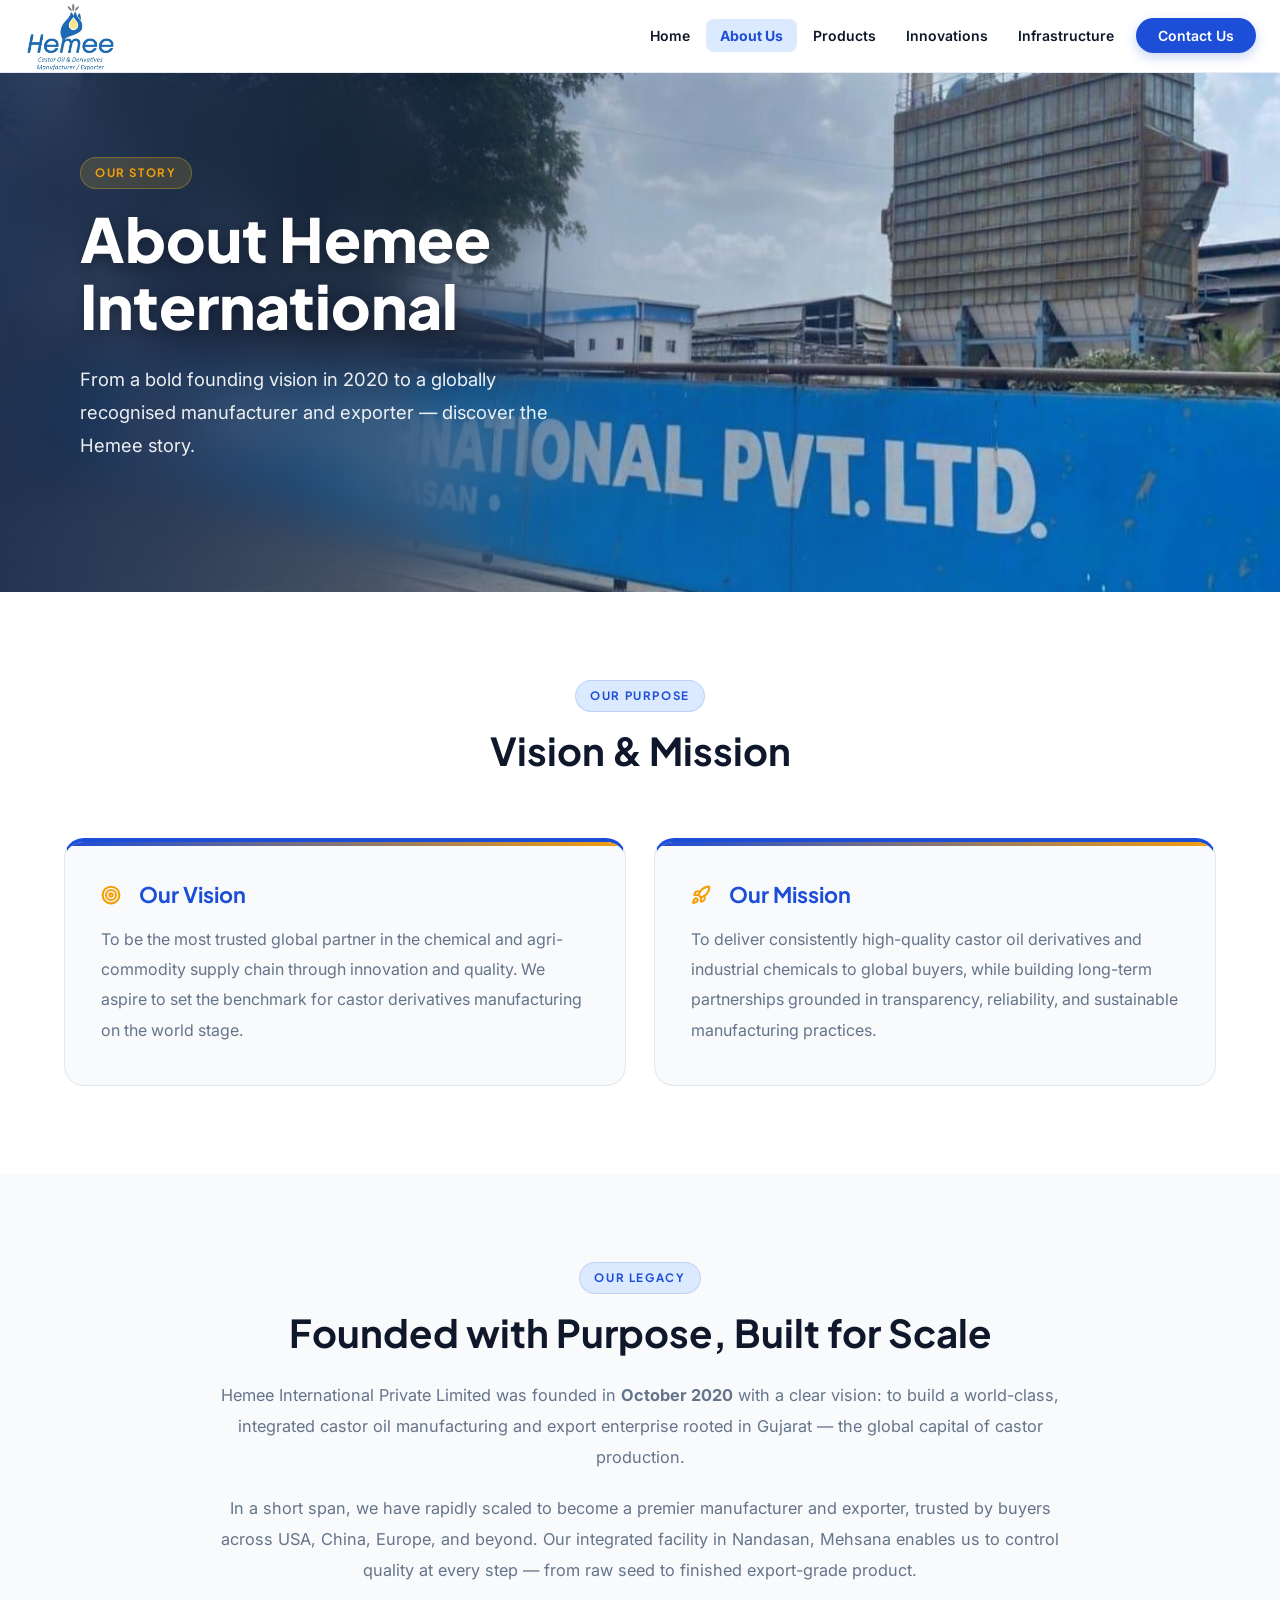
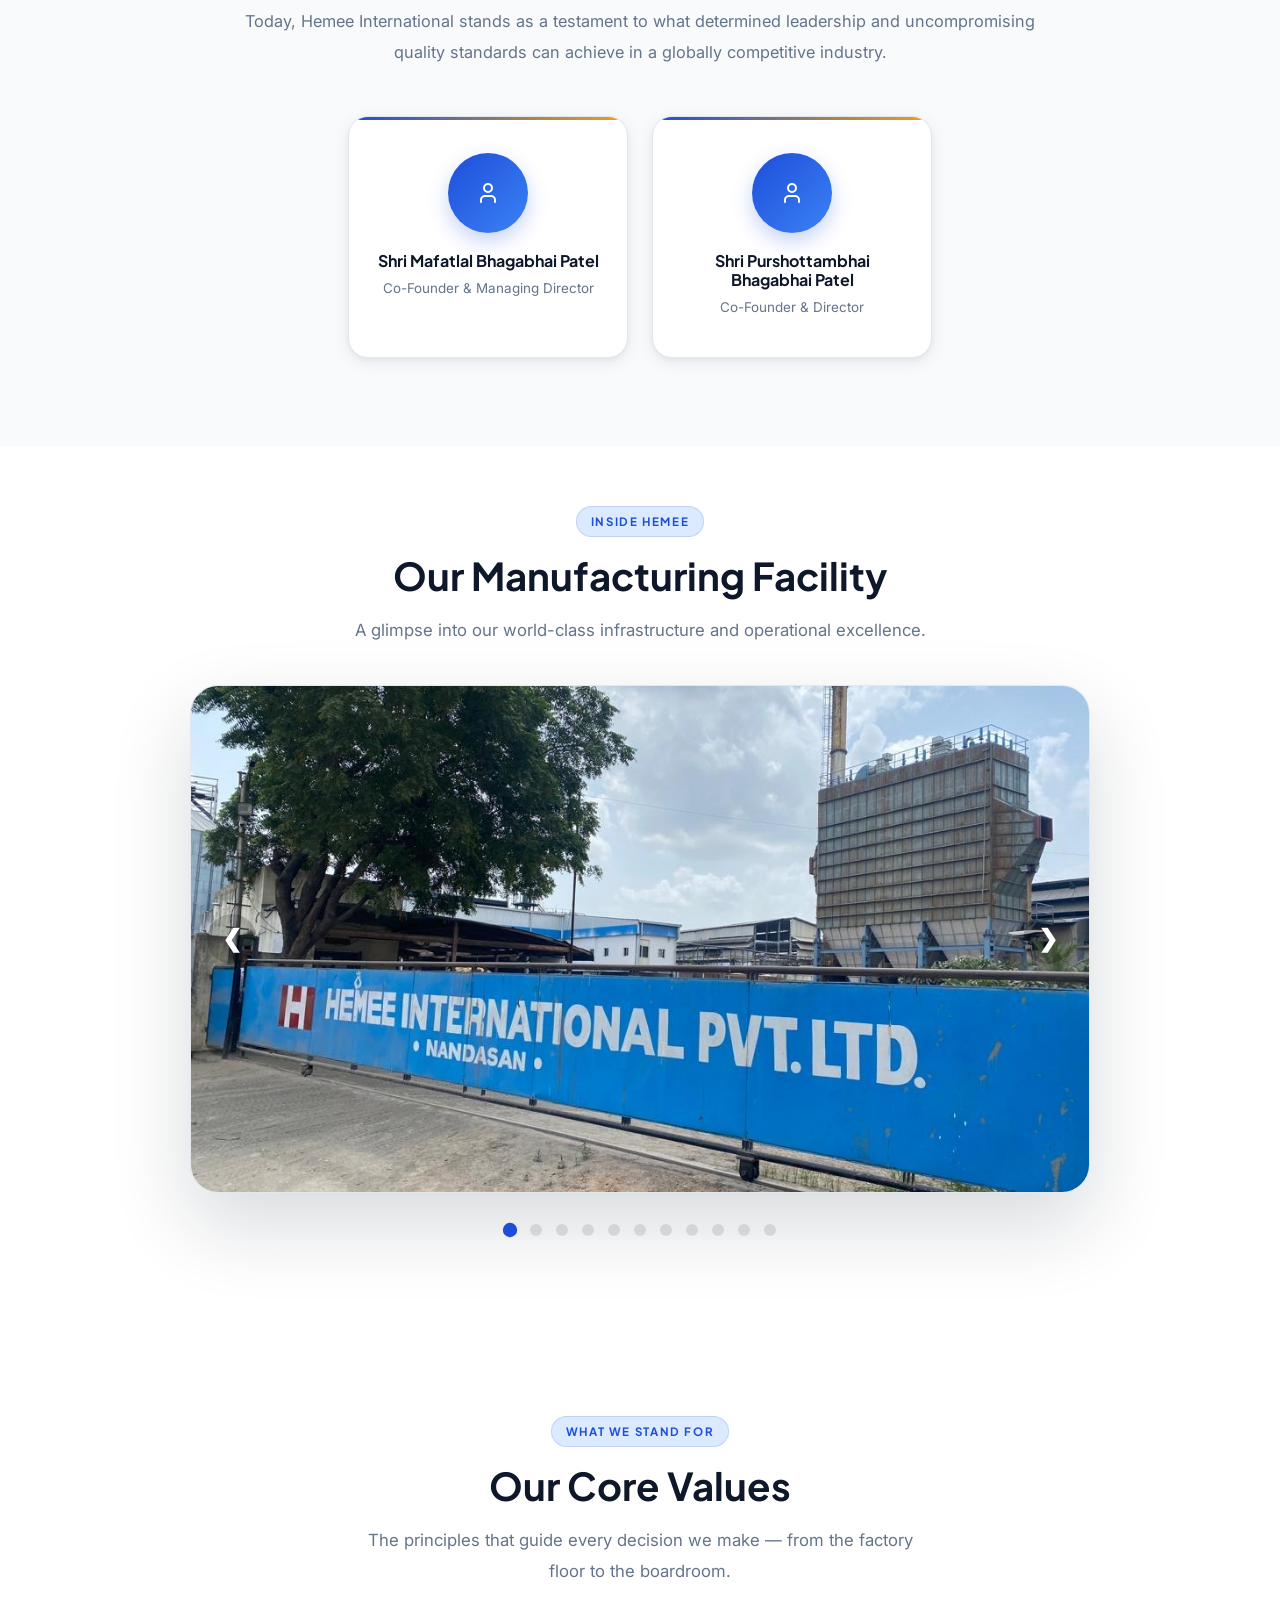
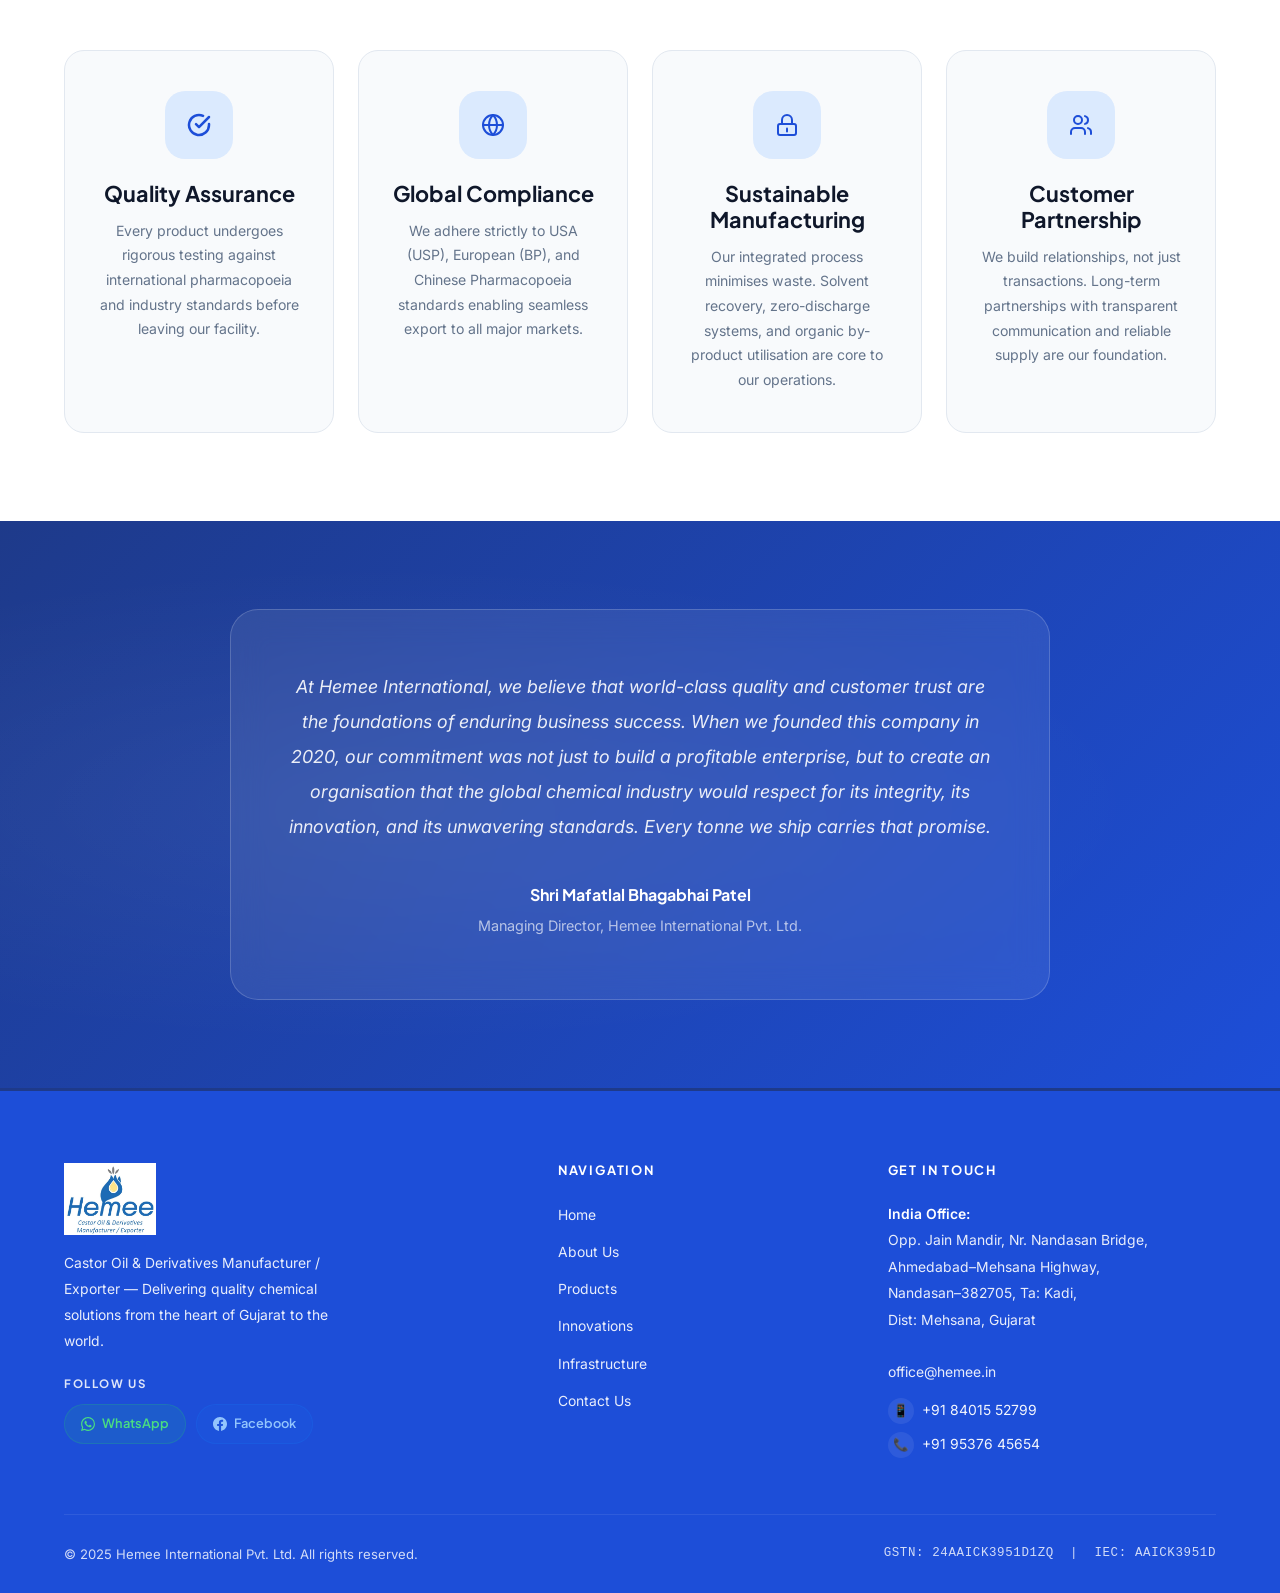
==== commit 3a0f5a61: "updates 17-05-26" ====
--- a/about.html
+++ b/about.html
@@ -1,4 +1,4 @@
-﻿<!DOCTYPE html>
+<!DOCTYPE html>
 <html lang="en">
 <head>
   <meta charset="UTF-8" />
@@ -106,6 +106,71 @@
     </div>
   </section>
 
+  <!-- ======= FACTORY TOUR ======= -->
+  <section class="factory-tour-section" style="background: white; padding: 60px 0;">
+    <div class="container">
+      <div class="section-header" style="margin-bottom: 40px; text-align: center;">
+        <span class="section-label">Inside Hemee</span>
+        <h2>Our Manufacturing Facility</h2>
+        <p>A glimpse into our world-class infrastructure and operational excellence.</p>
+      </div>
+      <div class="slideshow-container">
+        <!-- Slides -->
+        <div class="mySlides">
+          <img src="images/aboutUS/image.png" alt="Factory View 1">
+        </div>
+        <div class="mySlides">
+          <img src="images/aboutUS/image%20copy.png" alt="Factory View 2">
+        </div>
+        <div class="mySlides">
+          <img src="images/aboutUS/image%20copy%202.png" alt="Factory View 3">
+        </div>
+        <div class="mySlides">
+          <img src="images/aboutUS/image%20copy%203.png" alt="Factory View 4">
+        </div>
+        <div class="mySlides">
+          <img src="images/aboutUS/image%20copy%204.png" alt="Factory View 5">
+        </div>
+        <div class="mySlides">
+          <img src="images/aboutUS/image%20copy%205.png" alt="Factory View 6">
+        </div>
+        <div class="mySlides">
+          <img src="images/aboutUS/image%20copy%206.png" alt="Factory View 7">
+        </div>
+        <div class="mySlides">
+          <img src="images/aboutUS/image%20copy%207.png" alt="Factory View 8">
+        </div>
+        <div class="mySlides">
+          <img src="images/aboutUS/image%20copy%208.png" alt="Factory View 9">
+        </div>
+        <div class="mySlides">
+          <img src="images/aboutUS/image%20copy%209.png" alt="Factory View 10">
+        </div>
+        <div class="mySlides">
+          <img src="images/aboutUS/image%20copy%2010.png" alt="Factory View 11">
+        </div>
+
+        <!-- Next/prev buttons -->
+        <button type="button" class="slideshow-prev" onclick="plusSlides(-1)" aria-label="Previous slide">&#10094;</button>
+        <button type="button" class="slideshow-next" onclick="plusSlides(1)" aria-label="Next slide">&#10095;</button>
+      </div>
+      <!-- The Dots/circles -->
+      <div class="dot-container">
+        <button type="button" class="slide-dot" onclick="currentSlide(1)" aria-label="Slide 1"></button>
+        <button type="button" class="slide-dot" onclick="currentSlide(2)" aria-label="Slide 2"></button>
+        <button type="button" class="slide-dot" onclick="currentSlide(3)" aria-label="Slide 3"></button>
+        <button type="button" class="slide-dot" onclick="currentSlide(4)" aria-label="Slide 4"></button>
+        <button type="button" class="slide-dot" onclick="currentSlide(5)" aria-label="Slide 5"></button>
+        <button type="button" class="slide-dot" onclick="currentSlide(6)" aria-label="Slide 6"></button>
+        <button type="button" class="slide-dot" onclick="currentSlide(7)" aria-label="Slide 7"></button>
+        <button type="button" class="slide-dot" onclick="currentSlide(8)" aria-label="Slide 8"></button>
+        <button type="button" class="slide-dot" onclick="currentSlide(9)" aria-label="Slide 9"></button>
+        <button type="button" class="slide-dot" onclick="currentSlide(10)" aria-label="Slide 10"></button>
+        <button type="button" class="slide-dot" onclick="currentSlide(11)" aria-label="Slide 11"></button>
+      </div>
+    </div>
+  </section>
+
   <!-- ======= CORE VALUES ======= -->
   <section class="values-section">
     <div class="container">
@@ -208,17 +273,13 @@
         <div class="footer-col">
           <h4>Get In Touch</h4>
           <address>
-            <strong>USA Office:</strong><br>
-            11835 Rock Landing Dr,<br>
-            Newport News, VA 23606, USA<br><br>
             <strong>India Office:</strong><br>
             Opp. Jain Mandir, Nr. Nandasan Bridge,<br>
             Ahmedabad&ndash;Mehsana Highway,<br>
             Nandasan&ndash;382705, Ta: Kadi,<br>
             Dist: Mehsana, Gujarat<br><br>
             <a href="mailto:office@hemee.in">office@hemee.in</a><br>
-            <a href="mailto:info@hemeegroup.in">info@hemeegroup.in</a>
-          </address>
+            </address>
           <div class="footer-phones">
             <a href="tel:+918401552799">
               <span class="ph-ico">&#128241;</span>
@@ -228,11 +289,7 @@
               <span class="ph-ico">&#128222;</span>
               +91 95376 45654
             </a>
-            <a href="tel:+17576188170">
-              <span class="ph-ico">&#127482;&#127480;</span>
-              +1 (757) 618-8170
-            </a>
-          </div>
+            </div>
         </div>
 
       </div>
@@ -244,6 +301,44 @@
     </div>
   </footer>
 
+  <script>
+    let slideIndex = 1;
+    showSlides(slideIndex);
+
+    // Auto play
+    setInterval(function() {
+      plusSlides(1);
+    }, 4000);
+
+    function plusSlides(n) {
+      slideIndex += n;
+      showSlides(slideIndex);
+    }
+
+    function currentSlide(n) {
+      slideIndex = n;
+      showSlides(slideIndex);
+    }
+
+    function showSlides(n) {
+      let i;
+      let slides = document.getElementsByClassName("mySlides");
+      let dots = document.getElementsByClassName("slide-dot");
+      if (!slides.length) return;
+      if (n > slides.length) {slideIndex = 1}    
+      if (n < 1) {slideIndex = slides.length}
+      for (i = 0; i < slides.length; i++) {
+        slides[i].style.display = "none";  
+      }
+      for (i = 0; i < dots.length; i++) {
+        dots[i].className = dots[i].className.replace(" active-dot", "");
+      }
+      slides[slideIndex-1].style.display = "block";  
+      if (dots.length > 0) {
+        dots[slideIndex-1].className += " active-dot";
+      }
+    }
+  </script>
 </body>
 </html>
 
--- a/css/style.css
+++ b/css/style.css
@@ -169,7 +169,7 @@
 }
 .btn-ghost {
   background: rgba(255,255,255,0.1);
-  color: white;
+  color: var(--white-override, #ffffff);
   border: 1px solid rgba(255,255,255,0.25);
   backdrop-filter: blur(8px);
 }
@@ -205,7 +205,7 @@
   justify-content: space-between;
   height: var(--nav-h);
   padding: 0 24px;
-  max-width: var(--max-width);
+  max-width: 100%;
   margin: 0 auto;
 }
 
@@ -221,12 +221,10 @@
   transform: scale(1.05);
 }
 .nav-logo img {
-  height: 72px; /* Increased length/height */
+  height: 72px;
   width: auto;
   object-fit: contain;
   display: block;
-  transform: scaleX(1.1); /* Subtle horizontal widening as requested */
-  transform-origin: left center;
   /* Professional alt-text fallback styling if image fails */
   color: var(--primary);
   font-family: var(--font-heading);
@@ -1095,7 +1093,7 @@
   align-items: center;
   justify-content: center;
   margin-bottom: 18px;
-  color: white;
+  color: var(--white-override, #ffffff);
 }
 .infra-card-header h3 { color: white; margin-bottom: 8px; }
 .infra-card-header p { color: rgba(255,255,255,0.8); font-size: 0.9rem; margin: 0; }
@@ -1345,13 +1343,13 @@
   display: none;
 }
 .form-status.success {
-  background: rgba(16,185,129,0.12);
+  background: #e6f6f0;
   color: #065f46;
   border: 1px solid rgba(16,185,129,0.3);
   display: block;
 }
 .form-status.error {
-  background: rgba(239,68,68,0.1);
+  background: #fdf0f0;
   color: #991b1b;
   border: 1px solid rgba(239,68,68,0.25);
   display: block;
@@ -1380,10 +1378,10 @@
    FOOTER
    ============================================ */
 footer {
-  background: #0f172a;
-  color: rgba(255,255,255,0.7);
+  background: var(--primary);
+  color: rgba(255,255,255,0.95);
   padding: 72px 0 28px;
-  border-top: 3px solid var(--primary);
+  border-top: 3px solid var(--primary-dark);
 }
 .footer-grid {
   display: grid;
@@ -1391,10 +1389,10 @@
   gap: 56px;
   margin-bottom: 56px;
 }
-.footer-brand p { font-size: 0.87rem; line-height: 1.85; max-width: 300px; color: rgba(255,255,255,0.6); margin-top: 16px; }
+.footer-brand p { font-size: 0.87rem; line-height: 1.85; max-width: 300px; color: rgba(255,255,255,0.9); margin-top: 16px; }
 .footer-brand .nav-logo { margin-bottom: 4px; }
 .footer-brand .brand-name { color: white !important; }
-.footer-brand .brand-tag { color: rgba(255,255,255,0.45) !important; }
+.footer-brand .brand-tag { color: rgba(255,255,255,0.8) !important; }
 .footer-col h4 {
   color: white;
   font-size: 0.8rem;
@@ -1406,16 +1404,16 @@
 .footer-col ul { display: flex; flex-direction: column; gap: 10px; }
 .footer-col ul li a {
   font-size: 0.87rem;
-  color: rgba(255,255,255,0.55);
+  color: rgba(255,255,255,0.9);
   transition: all var(--transition);
   display: inline-flex;
   align-items: center;
   gap: 6px;
 }
-.footer-col ul li a:hover { color: var(--accent); transform: translateX(3px); }
-.footer-col address { font-style: normal; font-size: 0.87rem; line-height: 1.9; color: rgba(255,255,255,0.55); }
-.footer-col address strong { color: rgba(255,255,255,0.85); font-weight: 600; }
-.footer-col address a { color: rgba(255,255,255,0.55); transition: color var(--transition); }
+.footer-col ul li a:hover { color: white; transform: translateX(3px); }
+.footer-col address { font-style: normal; font-size: 0.87rem; line-height: 1.9; color: rgba(255,255,255,0.9); }
+.footer-col address strong { color: white; font-weight: 600; }
+.footer-col address a { color: rgba(255,255,255,0.9); transition: color var(--transition); }
 .footer-col address a:hover { color: var(--accent); }
 .footer-divider { height: 1px; background: rgba(255,255,255,0.08); margin-bottom: 28px; }
 .footer-bottom {
@@ -1425,8 +1423,8 @@
   gap: 16px;
   flex-wrap: wrap;
 }
-.footer-bottom p { font-size: 0.82rem; color: rgba(255,255,255,0.35); margin: 0; }
-.footer-bottom .gstn { font-size: 0.78rem; color: rgba(255,255,255,0.3); font-family: monospace; letter-spacing: 0.05em; }
+.footer-bottom p { font-size: 0.82rem; color: rgba(255,255,255,0.8); margin: 0; }
+.footer-bottom .gstn { font-size: 0.78rem; color: rgba(255,255,255,0.8); font-family: monospace; letter-spacing: 0.05em; }
 
 /* ---- Footer phone list ---- */
 .footer-phones {
@@ -1437,7 +1435,7 @@
 }
 .footer-phones a {
   font-size: 0.87rem;
-  color: rgba(255,255,255,0.65);
+  color: rgba(255,255,255,0.95);
   display: inline-flex;
   align-items: center;
   gap: 8px;
@@ -1461,7 +1459,7 @@
   font-weight: 700;
   letter-spacing: 0.14em;
   text-transform: uppercase;
-  color: rgba(255,255,255,0.4);
+  color: rgba(255,255,255,0.85);
   margin-bottom: 10px;
   font-family: var(--font-heading);
 }
@@ -1485,7 +1483,7 @@
 }
 .footer-social-link.whatsapp {
   background: rgba(37,211,102,0.1);
-  color: #4ade80;
+  color: var(--whatsapp-color, #4ade80);
   border: 1px solid rgba(37,211,102,0.2);
 }
 .footer-social-link.whatsapp:hover {
@@ -1495,7 +1493,7 @@
 }
 .footer-social-link.facebook {
   background: rgba(24,119,242,0.1);
-  color: #93c5fd;
+  color: var(--facebook-color, #93c5fd);
   border: 1px solid rgba(24,119,242,0.2);
 }
 .footer-social-link.facebook:hover {
@@ -1935,3 +1933,83 @@
 .stagger-2 { animation-delay: 0.2s; }
 .stagger-3 { animation-delay: 0.3s; }
 .stagger-4 { animation-delay: 0.4s; }
+
+/* ============================================
+   SLIDESHOW (ABOUT PAGE)
+   ============================================ */
+.slideshow-container {
+  max-width: 900px;
+  position: relative;
+  margin: 0 auto;
+  border-radius: var(--radius-xl);
+  overflow: hidden;
+  box-shadow: var(--shadow-xl);
+  border: 1px solid var(--border);
+  background: white;
+}
+.mySlides {
+  display: none;
+  animation-name: slideFade;
+  animation-duration: 1s;
+}
+.mySlides img {
+  width: 100%;
+  aspect-ratio: 16 / 9;
+  object-fit: cover;
+  display: block;
+}
+.slideshow-prev, .slideshow-next {
+  cursor: pointer;
+  position: absolute;
+  top: 50%;
+  width: 50px;
+  height: 50px;
+  margin-top: -25px;
+  color: white;
+  font-weight: bold;
+  font-size: 24px;
+  transition: all 0.3s ease;
+  user-select: none;
+  background-color: rgba(0,0,0,0.2);
+  display: flex;
+  align-items: center;
+  justify-content: center;
+  border-radius: 50%;
+  border: none;
+  outline: none;
+  padding: 0;
+}
+.slideshow-prev { left: 16px; }
+.slideshow-next { right: 16px; }
+.slideshow-prev:hover, .slideshow-next:hover {
+  background-color: var(--primary);
+  transform: scale(1.1);
+}
+.dot-container {
+  text-align: center;
+  padding: 24px 15px;
+}
+.slide-dot {
+  cursor: pointer;
+  height: 12px;
+  width: 12px;
+  margin: 0 5px;
+  background-color: rgba(0,0,0,0.1);
+  border-radius: 50%;
+  display: inline-block;
+  transition: background-color 0.4s ease, transform 0.4s ease;
+  border: none;
+  outline: none;
+  padding: 0;
+}
+.active-dot, .slide-dot:hover {
+  background-color: var(--primary);
+  transform: scale(1.2);
+}
+@keyframes slideFade {
+  from {opacity: 0.4; transform: scale(0.98);} 
+  to {opacity: 1; transform: scale(1);}
+}
+
+button.product-item { background: none; border: none; padding: 0; font-family: inherit; font-size: inherit; color: inherit; text-align: left; cursor: pointer; outline: none; width: 100%; display: block; }
+
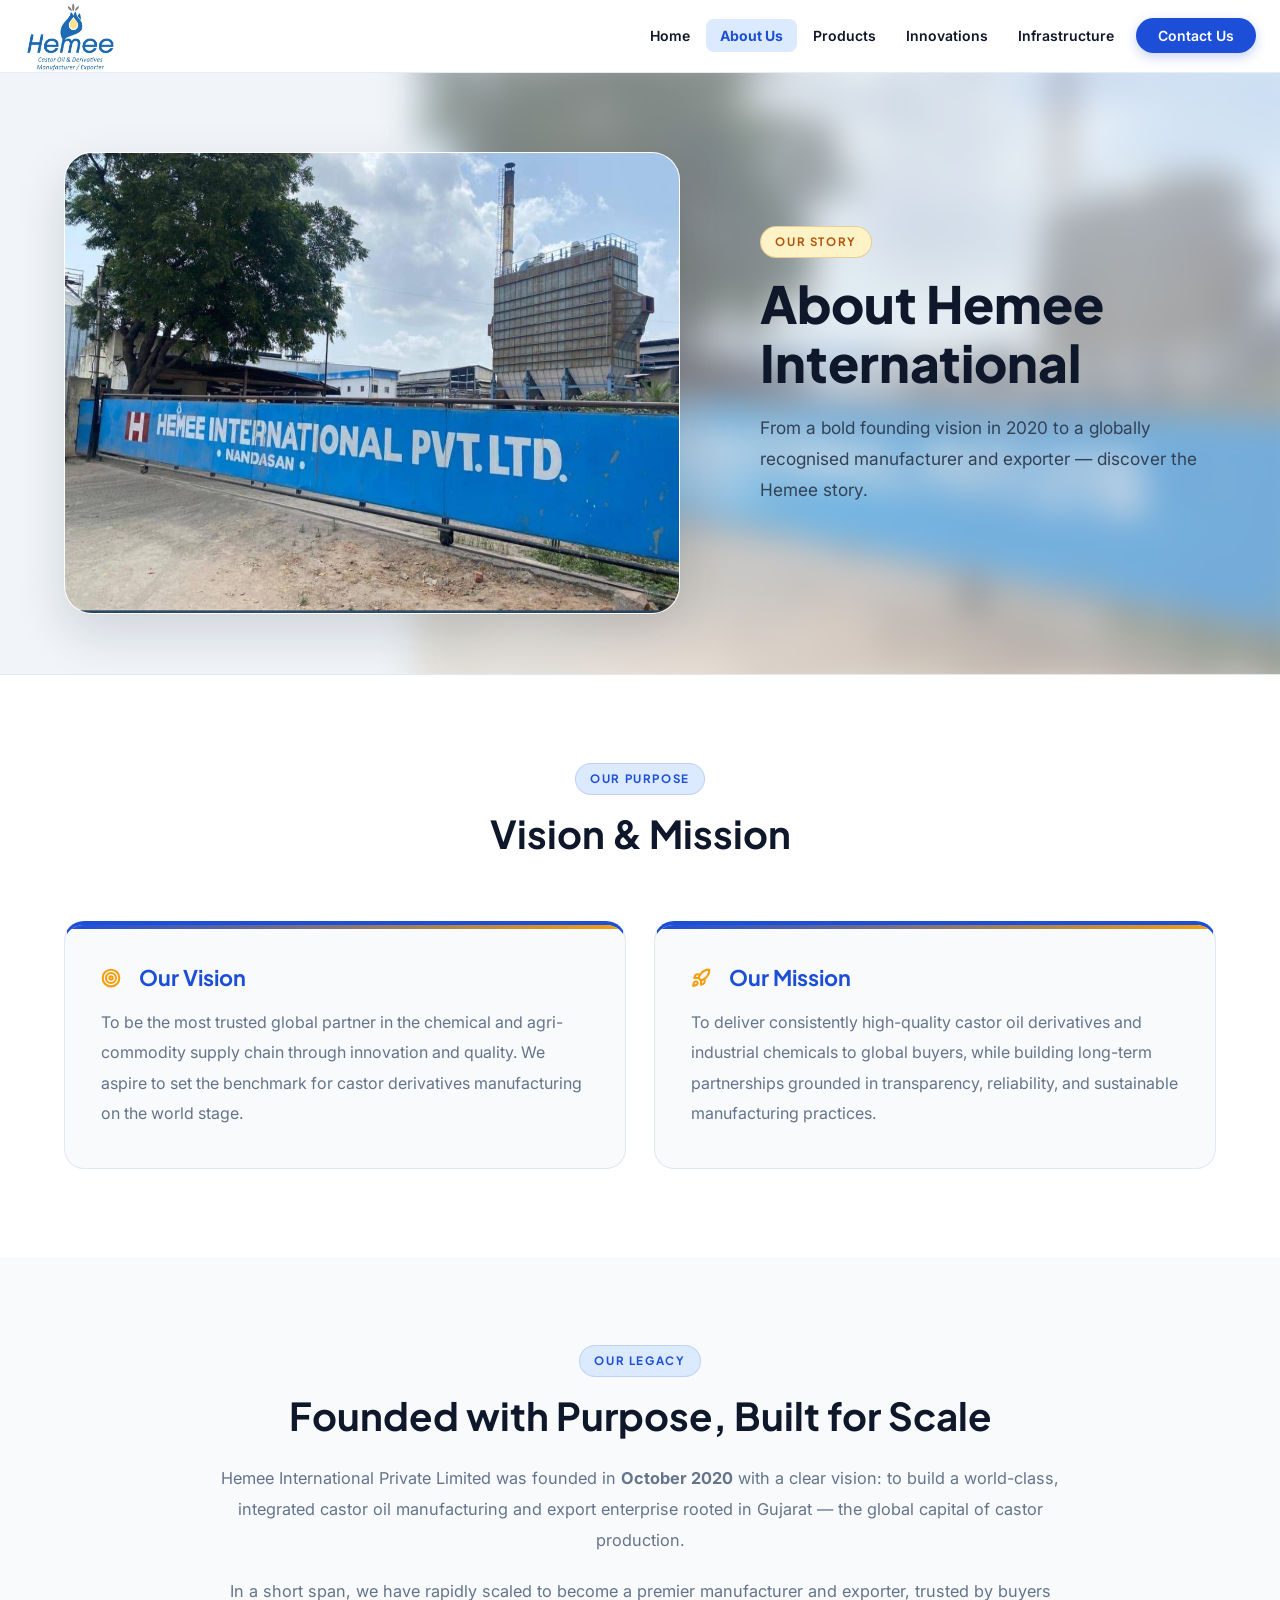
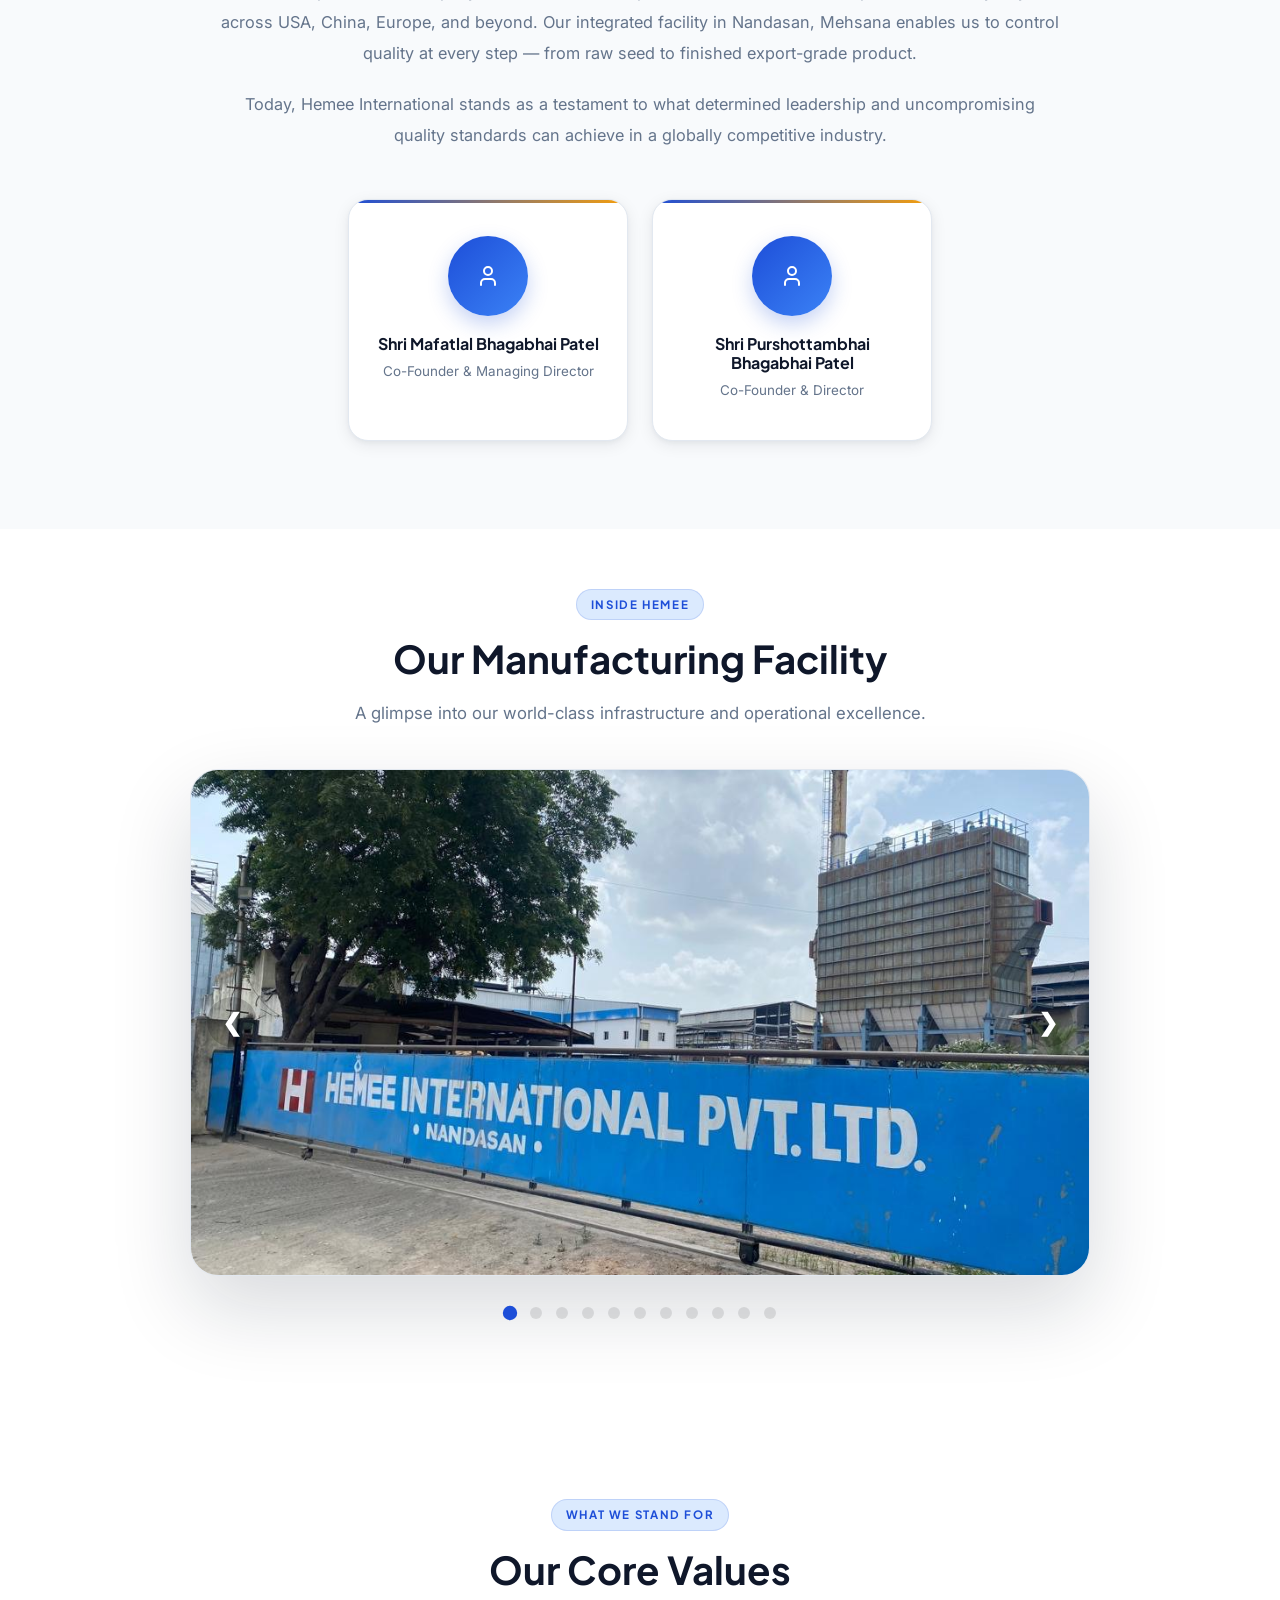
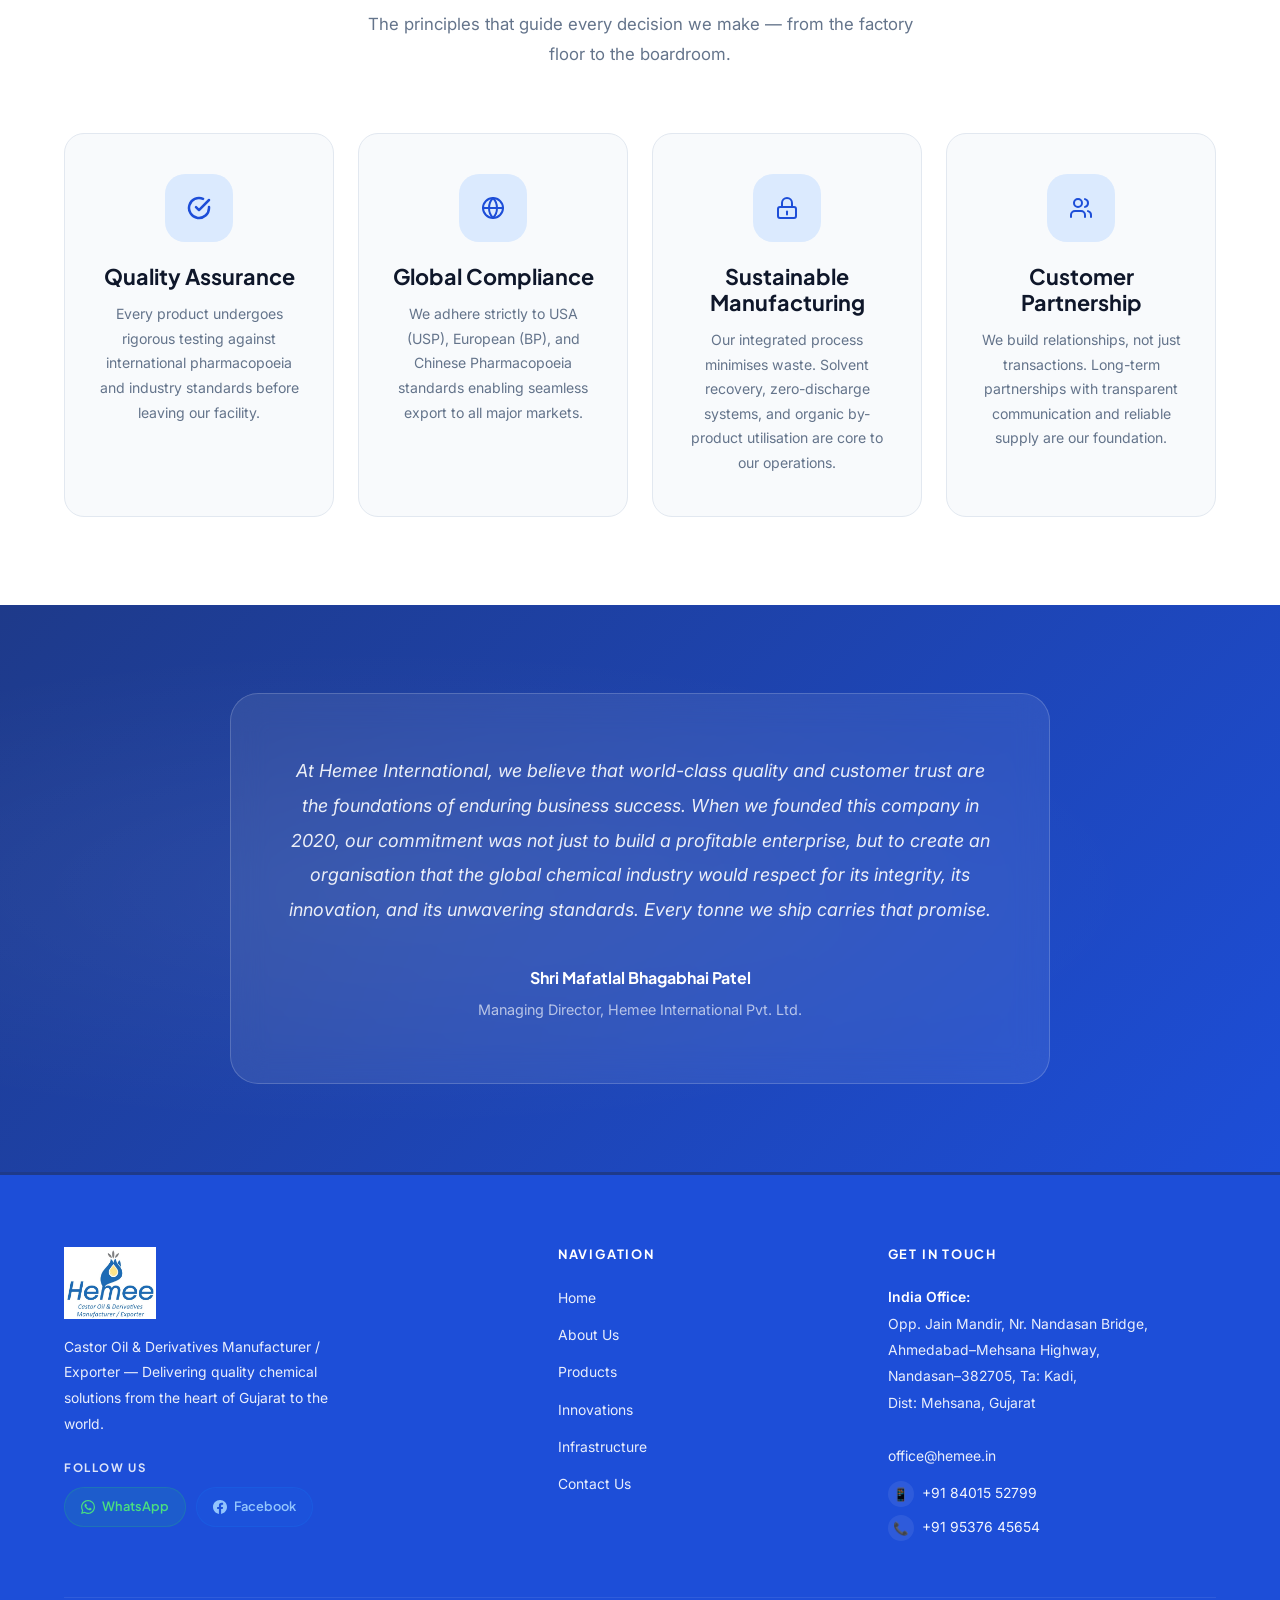
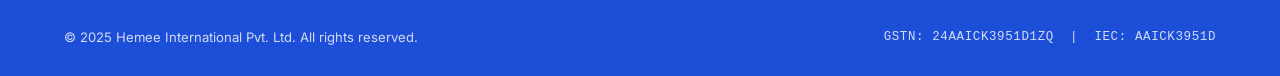
==== commit 91cc458c: "changes" ====
--- a/about.html
+++ b/about.html
@@ -34,19 +34,28 @@
       <a href="index.html">Home</a>
       <a href="about.html" class="active">About Us</a>
       <a href="products.html">Products</a>
+      <a href="innovations.html">Innovations</a>
       <a href="infrastructure.html">Infrastructure</a>
       <a href="contact.html">Contact Us</a>
     </div>
   </nav>
 
   <!-- ======= PAGE HERO ======= -->
-  <div class="page-hero hero-right-bias" style="background: url('images/about.png'); --hero-blur-color: 30, 48, 80;">
-    <div class="hero-overlay"></div>
-    <div class="container">
-      <div class="hero-glass">
-        <span class="section-label" style="background:rgba(251,191,36,0.15); color:var(--accent); border-color:rgba(251,191,36,0.3); font-weight:700;">Our Story</span>
-        <h1>About Hemee International</h1>
-        <p>From a bold founding vision in 2020 to a globally recognised manufacturer and exporter — discover the Hemee story.</p>
+  <div class="page-hero">
+    <div class="hero-bg-wrapper">
+      <div class="hero-bg-solid"></div>
+      <div class="hero-bg-blurred" style="background-image: url('images/about.png');"></div>
+    </div>
+    <div class="container">
+      <div class="hero-grid">
+        <div class="hero-image-container">
+          <img src="images/about.png" alt="Hemee International Story" class="hero-natural-image">
+        </div>
+        <div class="hero-text-container">
+          <span class="section-label" style="background:#fef3c7; color:#b45309; border-color:rgba(180, 83, 9, 0.25); font-weight:700;">Our Story</span>
+          <h1>About Hemee International</h1>
+          <p>From a bold founding vision in 2020 to a globally recognised manufacturer and exporter — discover the Hemee story.</p>
+        </div>
       </div>
     </div>
   </div>
--- a/css/style.css
+++ b/css/style.css
@@ -325,114 +325,215 @@
    HERO SECTION
    ============================================ */
 /* ============================================
-   MODERN HERO SYSTEM (Edge-Blur)
+   MODERN SPLIT HERO SYSTEM (Clean & Natural)
    ============================================ */
 .hero, .page-hero {
-  --hero-blur-color: 15, 23, 42; /* Default dark navy */
   position: relative;
-  min-height: 85vh;
-  display: flex;
+  min-height: auto !important;
+  display: flex !important;
   align-items: center;
   overflow: hidden;
-  background-size: cover !important;
-  background-position: center !important;
-  background-repeat: no-repeat !important;
-  color: white;
-}
-
-/* Specific class to shift focal point to the right */
-.hero-right-bias { background-position: 70% center !important; }
-
-.hero { min-height: calc(100vh - var(--nav-h)); }
-.page-hero { min-height: 520px; }
-
-/* The side-blur overlay */
-.hero::before, .page-hero::before {
+  padding: 80px 0 60px !important;
+  color: var(--text-body);
+  background: transparent !important;
+  border-bottom: 1px solid var(--border);
+}
+
+/* Background layout: 35% solid, 65% blurred image */
+.hero-bg-wrapper {
+  position: absolute;
+  inset: 0;
+  display: grid;
+  grid-template-columns: 35% 65%;
+  z-index: 1;
+  pointer-events: none;
+  overflow: hidden;
+}
+
+.hero-bg-solid {
+  background: #f1f5f9; /* Soft light grey/blue */
+}
+
+.hero-bg-blurred {
+  position: relative;
+  background-size: cover;
+  background-position: center;
+  background-repeat: no-repeat;
+  filter: blur(16px);
+  transform: scale(1.08); /* prevents blur bleed showing white lines */
+}
+
+.hero-bg-blurred::after {
   content: '';
   position: absolute;
-  top: 0; left: 0; bottom: 0;
-  width: 50%;
-  background: linear-gradient(to right, rgba(var(--hero-blur-color), 0.9) 0%, rgba(var(--hero-blur-color), 0) 100%);
-  backdrop-filter: blur(25px);
-  -webkit-backdrop-filter: blur(25px);
-  mask-image: linear-gradient(to right, black 60%, transparent 100%);
-  -webkit-mask-image: linear-gradient(to right, black 60%, transparent 100%);
-  z-index: 1;
-}
-
-
-/* Secondary dark overlay for better text contrast */
+  inset: 0;
+  background: rgba(255, 255, 255, 0.45); /* Ensures high contrast for dark text */
+}
+
+/* Remove old overlay and blur pseudo-elements */
+.hero::before, .page-hero::before,
 .hero-overlay {
-  position: absolute;
-  inset: 0;
-  background: linear-gradient(to right, rgba(var(--hero-blur-color), 0.5) 0%, transparent 100%);
-  z-index: 1;
+  display: none !important;
 }
 
 .hero .container, .page-hero .container {
   position: relative;
   z-index: 2;
-  margin-left: 0; /* Align to left side */
-  padding-left: 80px; /* Strong left margin for professional look */
-}
-
-/* Updated Text Content (No more card, just clean text on blurred side) */
-.hero-glass {
-  max-width: 600px;
-  background: transparent;
-  backdrop-filter: none;
-  -webkit-backdrop-filter: none;
-  border: none;
-  padding: 0;
-  box-shadow: none;
-  animation: slide-right 0.8s cubic-bezier(0.2, 0.8, 0.2, 1);
-}
-
-@keyframes slide-right {
-  from { opacity: 0; transform: translateX(-40px); }
+  margin: 0 auto !important;
+  padding-left: 24px !important;
+  padding-right: 24px !important;
+  max-width: var(--max-width);
+  width: 100%;
+}
+
+/* Hero Grid Layout - split image left, text right */
+.hero-grid {
+  display: grid;
+  grid-template-columns: 1.15fr 0.85fr;
+  gap: 80px;
+  align-items: center;
+}
+
+/* Image Container styling: clean, crisp, "perfect" naturally */
+.hero-image-container {
+  width: 100%;
+  position: relative;
+  border-radius: var(--radius-xl);
+  overflow: hidden;
+  box-shadow: 0 20px 50px rgba(15, 23, 42, 0.15);
+  aspect-ratio: 4 / 3;
+  border: 1px solid rgba(255, 255, 255, 0.5);
+  background: var(--surface);
+  transition: transform 0.4s cubic-bezier(0.175, 0.885, 0.32, 1.275), box-shadow 0.4s ease;
+}
+
+.hero-image-container:hover {
+  transform: translateY(-6px);
+  box-shadow: 0 30px 60px rgba(15, 23, 42, 0.25);
+}
+
+.hero-natural-image {
+  width: 100%;
+  height: 100%;
+  object-fit: cover;
+  display: block;
+  transition: transform 0.6s ease;
+}
+
+.hero-image-container:hover .hero-natural-image {
+  transform: scale(1.04);
+}
+
+/* Text Container Styling */
+.hero-text-container {
+  max-width: 100%;
+  animation: slide-left 0.8s cubic-bezier(0.2, 0.8, 0.2, 1);
+}
+
+@keyframes slide-left {
+  from { opacity: 0; transform: translateX(40px); }
   to { opacity: 1; transform: translateX(0); }
 }
 
-.hero-glass h1 { 
-  font-size: 3.8rem; 
-  color: white; 
-  margin-bottom: 1.50rem; 
-  line-height: 1.1; 
+.hero-text-container h1 {
+  font-size: clamp(2.2rem, 4.5vw, 3.2rem);
+  color: var(--text);
+  margin-bottom: 1.25rem;
+  line-height: 1.15;
   font-weight: 800;
-  text-shadow: 0 4px 12px rgba(0,0,0,0.3);
-}
-.hero-glass h1 em { color: var(--accent); font-style: normal; }
-.hero-glass p { 
-  font-size: 1.15rem; 
-  color: rgba(255,255,255,0.92); 
+  text-shadow: none;
+}
+
+.hero-text-container h1 em {
+  color: var(--primary);
+  font-style: normal;
+}
+
+.hero-text-container p {
+  font-size: 1.08rem;
+  color: var(--text-body);
   line-height: 1.8;
-  margin-bottom: 2.8rem;
-  max-width: 500px;
-}
-
-/* Mobile Adjustments */
+  margin-bottom: 2.2rem;
+}
+
+.hero-badge {
+  display: inline-flex;
+  align-items: center;
+  gap: 8px;
+  font-size: 0.75rem;
+  font-weight: 700;
+  color: var(--primary-dark);
+  background: var(--primary-xlight);
+  border: 1px solid rgba(29, 78, 216, 0.15);
+  padding: 6px 14px;
+  border-radius: 50px;
+  margin-bottom: 1.25rem;
+  font-family: var(--font-heading);
+  text-transform: uppercase;
+  letter-spacing: 0.08em;
+}
+
+.hero-badge span {
+  display: inline-block;
+  width: 8px;
+  height: 8px;
+  background-color: var(--success);
+  border-radius: 50%;
+  position: relative;
+}
+
+.hero-badge span::after {
+  content: '';
+  position: absolute;
+  top: 0; left: 0;
+  width: 100%; height: 100%;
+  background-color: var(--success);
+  border-radius: 50%;
+  animation: pulse 1.8s infinite;
+}
+
+@keyframes pulse {
+  0% { transform: scale(1); opacity: 1; }
+  100% { transform: scale(2.5); opacity: 0; }
+}
+
+.hero-actions {
+  display: flex;
+  gap: 16px;
+  flex-wrap: wrap;
+}
+
+/* Responsive Overrides */
 @media (max-width: 1024px) {
-  .hero-glass h1 { font-size: 3rem; }
-  .hero .container, .page-hero .container { padding-left: 40px; }
+  .hero-grid {
+    gap: 48px;
+  }
 }
 
 @media (max-width: 768px) {
-  .hero, .page-hero { min-height: 600px; text-align: center; }
-  .hero::before, .page-hero::before {
-    width: 100%;
-    background: linear-gradient(to bottom, rgba(15, 23, 42, 0.85) 0%, rgba(15, 23, 42, 0.5) 100%);
-    mask-image: none;
-    -webkit-mask-image: none;
-    backdrop-filter: blur(15px);
+  .hero, .page-hero {
+    padding: 60px 0 !important;
   }
-  .hero .container, .page-hero .container { 
-    padding: 0 24px;
+  .hero-grid {
+    grid-template-columns: 1fr;
+    gap: 36px;
+  }
+  .hero-image-container {
+    max-width: 540px;
     margin: 0 auto;
+    aspect-ratio: 16 / 10;
   }
-  .hero-glass { width: 100%; }
-  .hero-glass h1 { font-size: 2.4rem; }
-  .hero-glass p { margin: 0 auto 2.5rem; }
-  .hero-actions { justify-content: center; }
+  .hero-text-container {
+    text-align: center;
+    max-width: 100%;
+  }
+  .hero-actions {
+    justify-content: center;
+  }
+  .hero-badge {
+    margin-left: auto;
+    margin-right: auto;
+  }
 }
 
 /* ============================================
@@ -1150,34 +1251,33 @@
 .quality-section { background: white; }
 .quality-grid {
   display: grid;
-  grid-template-columns: 1fr 1fr;
-  gap: 72px;
+  grid-template-columns: 0.8fr 1.2fr;
+  gap: 48px;
   align-items: center;
 }
 .quality-content h2 { margin-bottom: 1.25rem; }
 .quality-content p { color: var(--text-muted); line-height: 1.9; margin-bottom: 1.5rem; font-size: 0.97rem; }
 
-.export-markets { display: flex; flex-direction: column; gap: 10px; }
-.market-item {
-  display: flex;
-  align-items: center;
-  justify-content: space-between;
-  padding: 14px 20px;
-  background: var(--bg);
-  border-radius: var(--radius-md);
+
+.export-markets-image-container {
+  width: 100%;
+  border-radius: var(--radius-lg);
+  overflow: hidden;
+  box-shadow: var(--shadow-lg);
   border: 1px solid var(--border);
-  transition: all var(--transition);
-  cursor: default;
-}
-.market-item:hover {
-  background: var(--primary-xlight);
-  border-color: rgba(29,78,216,0.2);
-  transform: translateX(4px);
-}
-.market-item span { font-weight: 600; color: var(--text); font-size: 0.92rem; }
-.market-item .market-arrow { color: var(--primary); font-size: 0.85rem; font-weight: 700; }
-.markets-header { margin-bottom: 20px; }
-.markets-header h3 { color: var(--text); }
+  background: white;
+  transition: transform 0.4s ease, box-shadow 0.4s ease;
+}
+.export-markets-image-container:hover {
+  transform: translateY(-5px);
+  box-shadow: var(--shadow-xl);
+}
+.export-markets-image {
+  width: 100%;
+  height: auto;
+  display: block;
+  object-fit: contain;
+}
 
 /* ============================================
    CONTACT PAGE
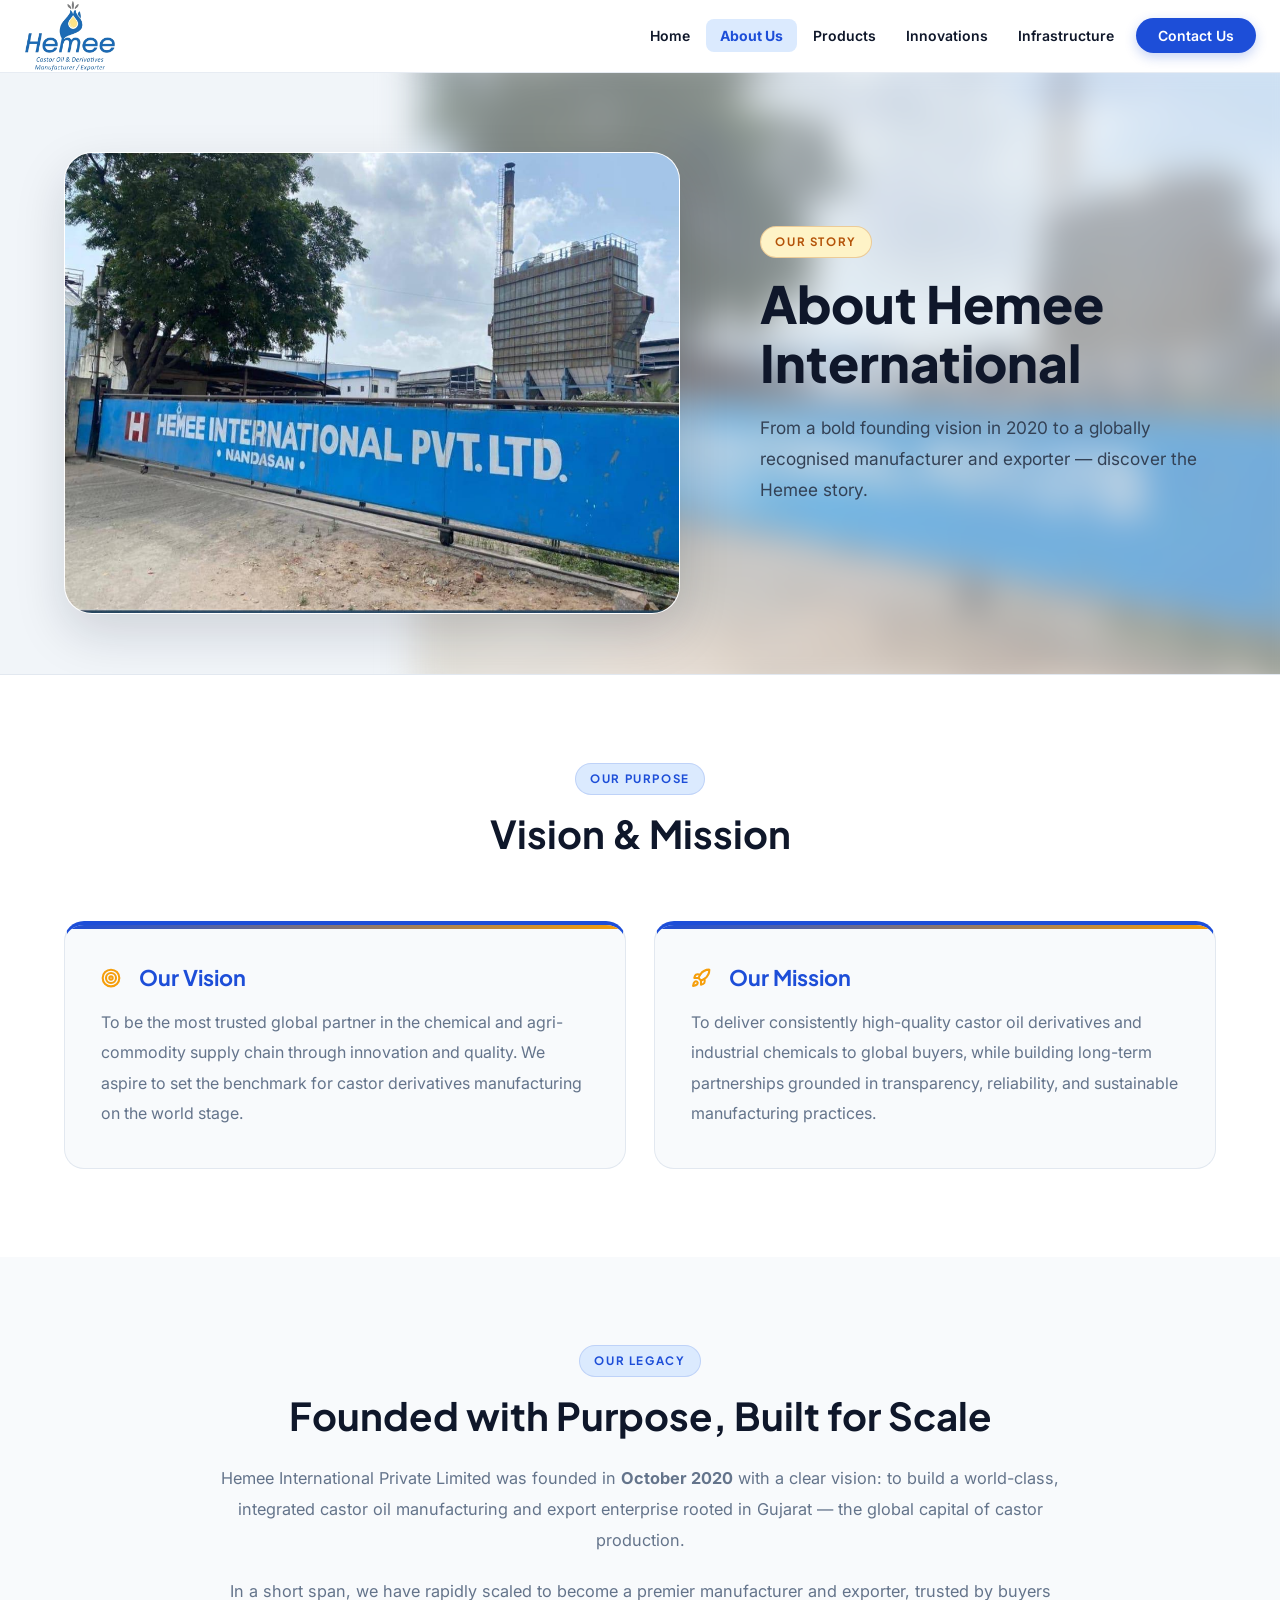
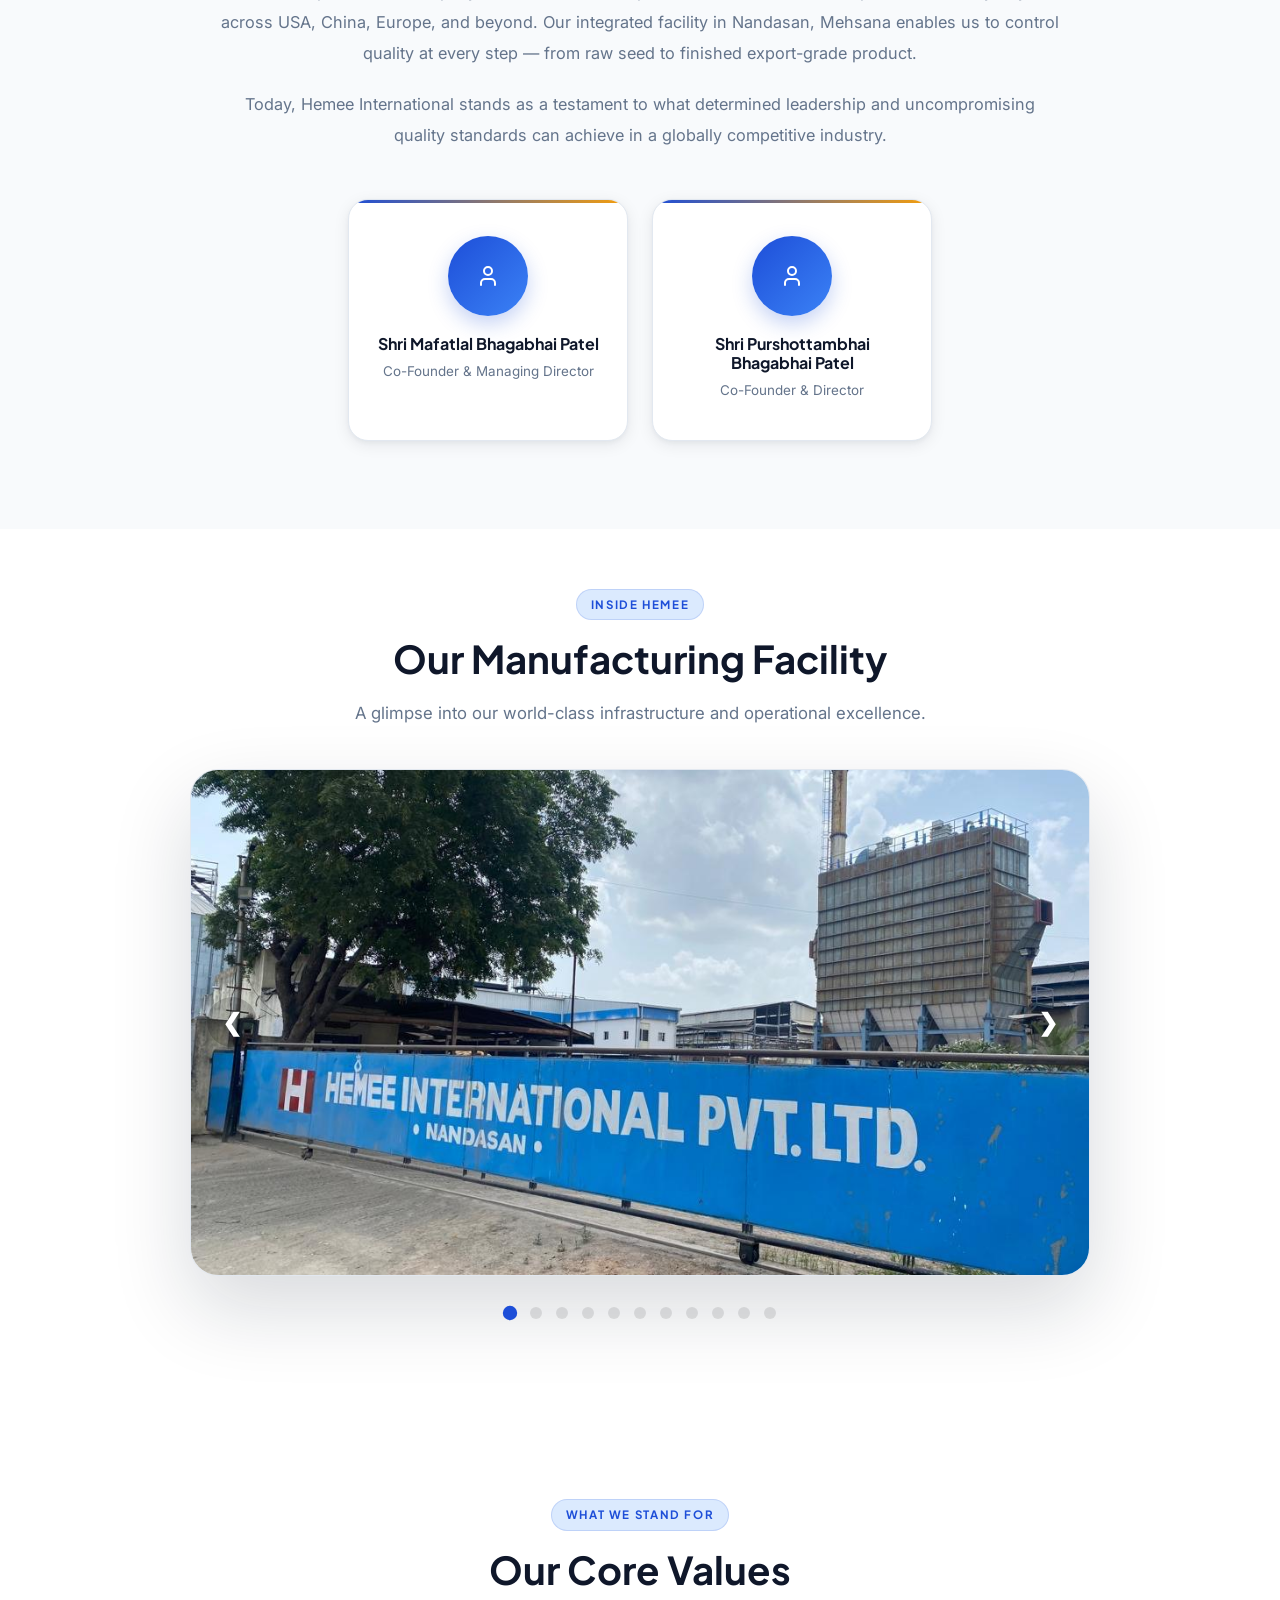
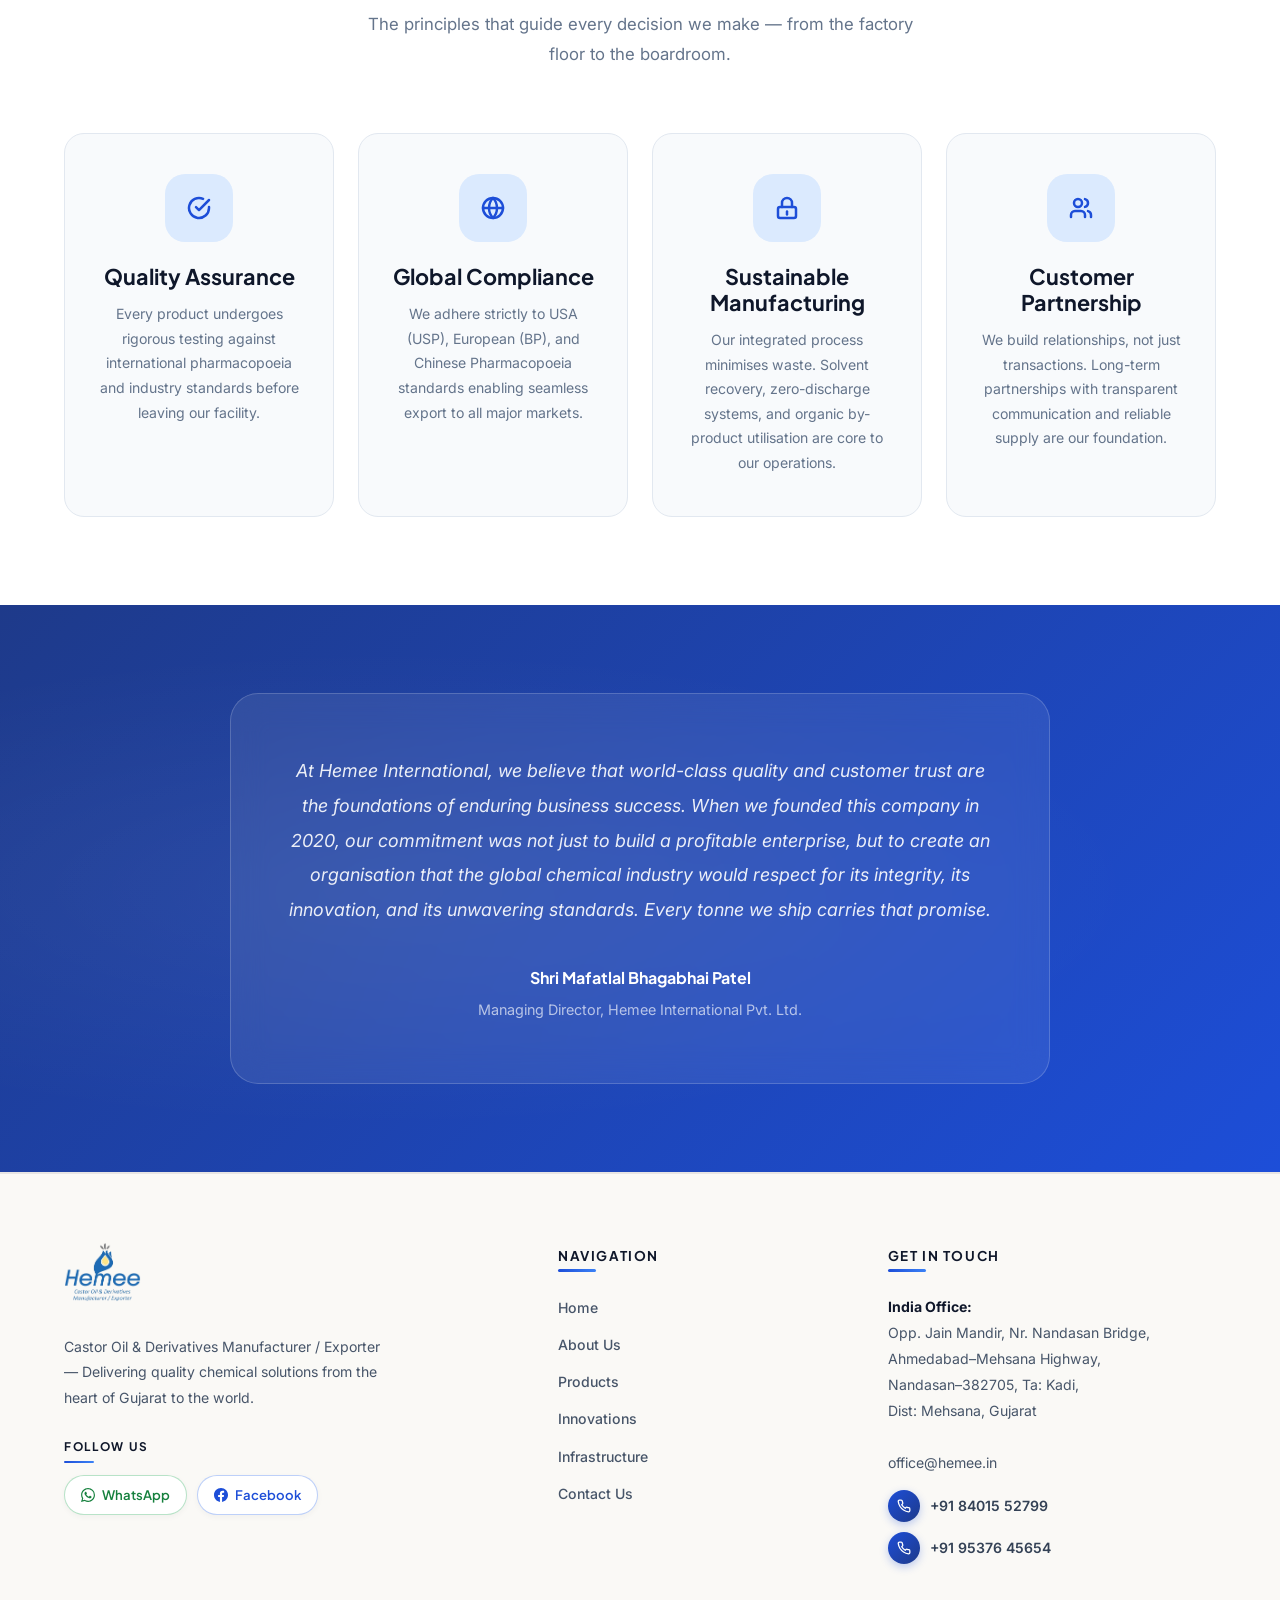
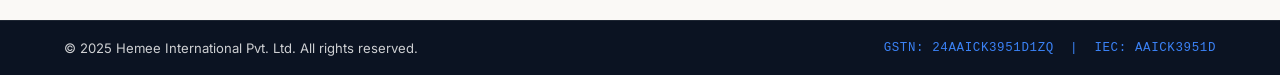
==== commit 8c9c20ca: "fixes" ====
--- a/about.html
+++ b/about.html
@@ -12,33 +12,7 @@
 <body class="page-top">
 
   <!-- ======= NAVBAR ======= -->
-  <nav class="navbar" id="navbar">
-    <div class="nav-inner">
-      <a href="index.html" class="nav-logo">
-        <img src="images/logo.png" alt="Hemee International Pvt. Ltd.">
-        
-      </a>
-      <ul class="nav-links">
-        <li><a href="index.html">Home</a></li>
-        <li><a href="about.html" class="active">About Us</a></li>
-        <li><a href="products.html">Products</a></li>
-        <li><a href="innovations.html">Innovations</a></li>
-        <li><a href="infrastructure.html">Infrastructure</a></li>
-        <li><a href="contact.html" class="nav-cta">Contact Us</a></li>
-      </ul>
-      <button class="hamburger" id="hamburger" aria-label="Toggle menu">
-        <span></span><span></span><span></span>
-      </button>
-    </div>
-    <div class="nav-mobile" id="nav-mobile">
-      <a href="index.html">Home</a>
-      <a href="about.html" class="active">About Us</a>
-      <a href="products.html">Products</a>
-      <a href="innovations.html">Innovations</a>
-      <a href="infrastructure.html">Infrastructure</a>
-      <a href="contact.html">Contact Us</a>
-    </div>
-  </nav>
+  <nav class="navbar" id="navbar"></nav>
 
   <!-- ======= PAGE HERO ======= -->
   <div class="page-hero">
@@ -198,21 +172,21 @@
         </div>
         <div class="value-card">
           <div class="value-icon">
-            <svg width="24" height="24" viewBox="0 0 24 24" fill="none" stroke="currentColor" stroke-width="2" stroke-linecap="round" stroke-linejoin="round"><circle cx="12" cy="12" r="10"></circle><path d="M12 2a14.5 14.5 0 0 0 0 20 14.5 14.5 0 0 0 0-20"></path><path d="M2 12h20"></path></svg>
+            <svg width="24" height="24" viewBox="0 0 24 24" fill="none" stroke="currentColor" stroke-width="2.5" stroke-linecap="round" stroke-linejoin="round"><circle cx="12" cy="12" r="10"></circle><path d="M12 2a14.5 14.5 0 0 0 0 20 14.5 14.5 0 0 0 0-20"></path><path d="M2 12h20"></path></svg>
           </div>
           <h3>Global Compliance</h3>
           <p>We adhere strictly to USA (USP), European (BP), and Chinese Pharmacopoeia standards enabling seamless export to all major markets.</p>
         </div>
         <div class="value-card">
           <div class="value-icon">
-            <svg width="24" height="24" viewBox="0 0 24 24" fill="none" stroke="currentColor" stroke-width="2" stroke-linecap="round" stroke-linejoin="round"><path d="M7 11V7a5 5 0 0 1 10 0v4"></path><rect x="3" y="11" width="18" height="11" rx="2" ry="2"></rect><path d="M12 18.5v-3"></path></svg>
+            <svg width="24" height="24" viewBox="0 0 24 24" fill="none" stroke="currentColor" stroke-width="2.5" stroke-linecap="round" stroke-linejoin="round"><path d="M7 11V7a5 5 0 0 1 10 0v4"></path><rect x="3" y="11" width="18" height="11" rx="2" ry="2"></rect><path d="M12 18.5v-3"></path></svg>
           </div>
           <h3>Sustainable Manufacturing</h3>
           <p>Our integrated process minimises waste. Solvent recovery, zero-discharge systems, and organic by-product utilisation are core to our operations.</p>
         </div>
         <div class="value-card">
           <div class="value-icon">
-            <svg width="24" height="24" viewBox="0 0 24 24" fill="none" stroke="currentColor" stroke-width="2" stroke-linecap="round" stroke-linejoin="round"><path d="M16 21v-2a4 4 0 0 0-4-4H6a4 4 0 0 0-4 4v2"></path><circle cx="9" cy="7" r="4"></circle><path d="M22 21v-2a4 4 0 0 0-3-3.87"></path><path d="M16 3.13a4 4 0 0 1 0 7.75"></path></svg>
+            <svg width="24" height="24" viewBox="0 0 24 24" fill="none" stroke="currentColor" stroke-width="2.5" stroke-linecap="round" stroke-linejoin="round"><path d="M16 21v-2a4 4 0 0 0-4-4H6a4 4 0 0 0-4 4v2"></path><circle cx="9" cy="7" r="4"></circle><path d="M22 21v-2a4 4 0 0 0-3-3.87"></path><path d="M16 3.13a4 4 0 0 1 0 7.75"></path></svg>
           </div>
           <h3>Customer Partnership</h3>
           <p>We build relationships, not just transactions. Long-term partnerships with transparent communication and reliable supply are our foundation.</p>
@@ -221,7 +195,6 @@
     </div>
   </section>
 
-  <script src="js/nav.js"></script>
 
   <!-- ======= MD WELCOME ======= -->
   <section class="md-section">
@@ -239,76 +212,9 @@
   </section>
 
   <!-- ======= FOOTER ======= -->
-  <footer>
-    <div class="container">
-      <div class="footer-grid">
-
-        <!-- Brand -->
-        <div class="footer-brand">
-          <a href="index.html" class="nav-logo">
-            <img src="images/logo.png" alt="Hemee International Pvt. Ltd.">
-            
-          </a>
-          <p>Castor Oil &amp; Derivatives Manufacturer / Exporter &mdash; Delivering quality chemical solutions from the heart of Gujarat to the world.</p>
-          <div class="footer-social">
-            <div class="footer-social-label">Follow Us</div>
-            <div class="footer-social-links">
-              <a href="https://wa.me/918401552799" target="_blank" rel="noopener" class="footer-social-link whatsapp">
-                <svg width="14" height="14" viewBox="0 0 24 24" fill="currentColor"><path d="M17.472 14.382c-.297-.149-1.758-.867-2.03-.967-.273-.099-.471-.148-.67.15-.197.297-.767.966-.94 1.164-.173.199-.347.223-.644.075-.297-.15-1.255-.463-2.39-1.475-.883-.788-1.48-1.761-1.653-2.059-.173-.297-.018-.458.13-.606.134-.133.298-.347.446-.521.149-.174.198-.298.298-.497.099-.198.05-.371-.025-.52-.075-.149-.669-1.612-.916-2.207-.242-.579-.487-.5-.669-.51-.173-.008-.371-.01-.57-.01-.198 0-.52.074-.792.372-.272.297-1.04 1.016-1.04 2.479 0 1.462 1.065 2.875 1.213 3.074.149.198 2.096 3.2 5.077 4.487.709.306 1.262.489 1.694.625.712.227 1.36.195 1.871.118.571-.085 1.758-.719 2.006-1.413.248-.694.248-1.289.173-1.413-.074-.124-.272-.198-.57-.347m-5.421 7.403h-.004a9.87 9.87 0 01-5.031-1.378l-.361-.214-3.741.982.998-3.648-.235-.374a9.86 9.86 0 01-1.51-5.26c.001-5.45 4.436-9.884 9.888-9.884 2.64 0 5.122 1.03 6.988 2.898a9.825 9.825 0 012.893 6.994c-.003 5.45-4.437 9.884-9.885 9.884m8.413-18.297A11.815 11.815 0 0012.05 0C5.495 0 .16 5.335.157 11.892c0 2.096.547 4.142 1.588 5.945L.057 24l6.305-1.654a11.882 11.882 0 005.683 1.448h.005c6.554 0 11.89-5.335 11.893-11.893a11.821 11.821 0 00-3.48-8.413z"/></svg>
-                WhatsApp
-              </a>
-              <a href="https://www.facebook.com" target="_blank" rel="noopener" class="footer-social-link facebook">
-                <svg width="14" height="14" viewBox="0 0 24 24" fill="currentColor"><path d="M24 12.073c0-6.627-5.373-12-12-12s-12 5.373-12 12c0 5.99 4.388 10.954 10.125 11.854v-8.385H7.078v-3.47h3.047V9.43c0-3.007 1.792-4.669 4.533-4.669 1.312 0 2.686.235 2.686.235v2.953H15.83c-1.491 0-1.956.925-1.956 1.874v2.25h3.328l-.532 3.47h-2.796v8.385C19.612 23.027 24 18.062 24 12.073z"/></svg>
-                Facebook
-              </a>
-            </div>
-          </div>
-        </div>
-
-        <!-- Navigation -->
-        <div class="footer-col">
-          <h4>Navigation</h4>
-          <ul>
-            <li><a href="index.html">Home</a></li>
-            <li><a href="about.html">About Us</a></li>
-            <li><a href="products.html">Products</a></li>
-        <li><a href="innovations.html">Innovations</a></li>
-            <li><a href="infrastructure.html">Infrastructure</a></li>
-            <li><a href="contact.html">Contact Us</a></li>
-          </ul>
-        </div>
-
-        <!-- Contact -->
-        <div class="footer-col">
-          <h4>Get In Touch</h4>
-          <address>
-            <strong>India Office:</strong><br>
-            Opp. Jain Mandir, Nr. Nandasan Bridge,<br>
-            Ahmedabad&ndash;Mehsana Highway,<br>
-            Nandasan&ndash;382705, Ta: Kadi,<br>
-            Dist: Mehsana, Gujarat<br><br>
-            <a href="mailto:office@hemee.in">office@hemee.in</a><br>
-            </address>
-          <div class="footer-phones">
-            <a href="tel:+918401552799">
-              <span class="ph-ico">&#128241;</span>
-              +91 84015 52799
-            </a>
-            <a href="tel:+919537645654">
-              <span class="ph-ico">&#128222;</span>
-              +91 95376 45654
-            </a>
-            </div>
-        </div>
-
-      </div>
-      <div class="footer-divider"></div>
-      <div class="footer-bottom">
-        <p>&copy; 2025 Hemee International Pvt. Ltd. All rights reserved.</p>
-        <span class="gstn">GSTN: 24AAICK3951D1ZQ &nbsp;|&nbsp; IEC: AAICK3951D</span>
-      </div>
-    </div>
-  </footer>
+  <footer></footer>
+
+  <script src="js/layout.js"></script>
 
   <script>
     let slideIndex = 1;
@@ -350,9 +256,3 @@
   </script>
 </body>
 </html>
-
-
-
-
-
-
--- a/css/style.css
+++ b/css/style.css
@@ -1478,90 +1478,182 @@
    FOOTER
    ============================================ */
 footer {
-  background: var(--primary);
-  color: rgba(255,255,255,0.95);
-  padding: 72px 0 28px;
-  border-top: 3px solid var(--primary-dark);
+  background: #faf9f6;
+  color: #475569;
+  padding: 68px 0 0;
+  border-top: 2px solid #e7e5e4;
+  position: relative;
+  overflow: hidden;
 }
 .footer-grid {
   display: grid;
   grid-template-columns: 1.6fr 1fr 1.2fr;
   gap: 56px;
   margin-bottom: 56px;
-}
-.footer-brand p { font-size: 0.87rem; line-height: 1.85; max-width: 300px; color: rgba(255,255,255,0.9); margin-top: 16px; }
-.footer-brand .nav-logo { margin-bottom: 4px; }
-.footer-brand .brand-name { color: white !important; }
-.footer-brand .brand-tag { color: rgba(255,255,255,0.8) !important; }
+  position: relative;
+  z-index: 1;
+}
+.footer-brand p {
+  font-size: 0.88rem;
+  line-height: 1.8;
+  max-width: 320px;
+  color: #475569;
+  margin-top: 16px;
+}
+.footer-brand .nav-logo { margin-bottom: 8px; display: inline-block; }
+.footer-brand .nav-logo img {
+  height: 60px;
+  width: auto;
+  object-fit: contain;
+  display: block;
+}
+.footer-brand .brand-name { color: #0f172a !important; }
+.footer-brand .brand-tag { color: #64748b !important; }
 .footer-col h4 {
-  color: white;
-  font-size: 0.8rem;
+  color: #0f172a;
+  font-size: 0.84rem;
+  font-weight: 700;
   text-transform: uppercase;
-  letter-spacing: 0.14em;
+  letter-spacing: 0.12em;
   margin-bottom: 22px;
   font-family: var(--font-heading);
+  position: relative;
+  display: inline-block;
+  padding-bottom: 8px;
+}
+.footer-col h4::after {
+  content: '';
+  position: absolute;
+  left: 0;
+  bottom: 0;
+  width: 38px;
+  height: 2.5px;
+  background: linear-gradient(90deg, var(--primary), var(--primary-light));
+  border-radius: 2px;
 }
 .footer-col ul { display: flex; flex-direction: column; gap: 10px; }
 .footer-col ul li a {
-  font-size: 0.87rem;
-  color: rgba(255,255,255,0.9);
+  font-size: 0.88rem;
+  color: #475569;
+  font-weight: 500;
   transition: all var(--transition);
   display: inline-flex;
   align-items: center;
   gap: 6px;
 }
-.footer-col ul li a:hover { color: white; transform: translateX(3px); }
-.footer-col address { font-style: normal; font-size: 0.87rem; line-height: 1.9; color: rgba(255,255,255,0.9); }
-.footer-col address strong { color: white; font-weight: 600; }
-.footer-col address a { color: rgba(255,255,255,0.9); transition: color var(--transition); }
-.footer-col address a:hover { color: var(--accent); }
-.footer-divider { height: 1px; background: rgba(255,255,255,0.08); margin-bottom: 28px; }
+.footer-col ul li a:hover {
+  color: var(--primary);
+  transform: translateX(4px);
+}
+.footer-col address {
+  font-style: normal;
+  font-size: 0.88rem;
+  line-height: 1.85;
+  color: #475569;
+}
+.footer-col address strong {
+  color: #0f172a;
+  font-weight: 700;
+}
+.footer-col address a {
+  color: #475569;
+  text-decoration: none;
+  transition: color var(--transition);
+}
+.footer-col address a:hover {
+  color: var(--primary);
+}
+.footer-divider { display: none; }
 .footer-bottom {
+  background: #0b1322;
+  margin-top: 48px;
+  margin-left: calc(-50vw + 50%);
+  margin-right: calc(-50vw + 50%);
+  padding: 16px calc(50vw - 50%);
   display: flex;
   align-items: center;
   justify-content: space-between;
   gap: 16px;
   flex-wrap: wrap;
-}
-.footer-bottom p { font-size: 0.82rem; color: rgba(255,255,255,0.8); margin: 0; }
-.footer-bottom .gstn { font-size: 0.78rem; color: rgba(255,255,255,0.8); font-family: monospace; letter-spacing: 0.05em; }
+  border-top: 1px solid rgba(255, 255, 255, 0.08);
+  position: relative;
+  z-index: 2;
+}
+.footer-bottom p {
+  font-size: 0.82rem;
+  color: rgba(255, 255, 255, 0.8);
+  margin: 0;
+}
+.footer-bottom .gstn {
+  font-size: 0.78rem;
+  color: var(--primary-light);
+  font-family: monospace;
+  letter-spacing: 0.05em;
+}
 
 /* ---- Footer phone list ---- */
 .footer-phones {
   display: flex;
   flex-direction: column;
-  gap: 8px;
-  margin-top: 12px;
+  gap: 10px;
+  margin-top: 14px;
 }
 .footer-phones a {
-  font-size: 0.87rem;
-  color: rgba(255,255,255,0.95);
+  font-size: 0.88rem;
+  font-weight: 600;
+  color: #334155;
   display: inline-flex;
   align-items: center;
-  gap: 8px;
-  transition: color var(--transition);
+  gap: 10px;
+  transition: all var(--transition);
   -webkit-tap-highlight-color: transparent;
 }
-.footer-phones a:hover { color: var(--accent); }
+.footer-phones a:hover {
+  color: var(--primary);
+}
 .footer-phones .ph-ico {
-  width: 26px; height: 26px;
+  width: 32px;
+  height: 32px;
   border-radius: 50%;
-  background: rgba(255,255,255,0.08);
-  display: flex; align-items: center; justify-content: center;
+  background: linear-gradient(135deg, var(--primary), var(--primary-dark));
+  color: #ffffff;
+  display: flex;
+  align-items: center;
+  justify-content: center;
   flex-shrink: 0;
-  font-size: 0.78rem;
+  box-shadow: 0 3px 8px rgba(29, 78, 216, 0.28);
+  transition: transform var(--transition);
+}
+.footer-phones .ph-ico svg {
+  display: block;
+}
+.footer-phones a:hover .ph-ico {
+  transform: scale(1.08);
 }
 
 /* ---- Footer social links ---- */
-.footer-social { margin-top: 20px; }
+.footer-social { margin-top: 22px; }
 .footer-social-label {
-  font-size: 0.72rem;
+  font-size: 0.74rem;
   font-weight: 700;
   letter-spacing: 0.14em;
   text-transform: uppercase;
-  color: rgba(255,255,255,0.85);
-  margin-bottom: 10px;
+  color: #0f172a;
+  margin-bottom: 12px;
   font-family: var(--font-heading);
+  position: relative;
+  display: inline-block;
+  padding-bottom: 6px;
+}
+.footer-social-label::after {
+  content: '';
+  position: absolute;
+  left: 0;
+  bottom: 0;
+  width: 30px;
+  height: 2px;
+  background: linear-gradient(90deg, var(--primary), var(--primary-light));
+  border-radius: 2px;
 }
 .footer-social-links {
   display: flex;
@@ -1574,32 +1666,37 @@
   gap: 7px;
   padding: 8px 16px;
   border-radius: 50px;
-  font-size: 0.8rem;
+  font-size: 0.82rem;
   font-weight: 600;
   font-family: var(--font-heading);
   transition: all var(--transition);
   white-space: nowrap;
   -webkit-tap-highlight-color: transparent;
+  box-shadow: 0 2px 6px rgba(0, 0, 0, 0.04);
 }
 .footer-social-link.whatsapp {
-  background: rgba(37,211,102,0.1);
-  color: var(--whatsapp-color, #4ade80);
-  border: 1px solid rgba(37,211,102,0.2);
+  background: #ffffff;
+  color: #15803d;
+  border: 1px solid rgba(22, 163, 74, 0.3);
 }
 .footer-social-link.whatsapp:hover {
-  background: rgba(37,211,102,0.22);
+  background: #16a34a;
+  color: #ffffff;
+  border-color: #16a34a;
   transform: translateY(-2px);
-  box-shadow: 0 4px 12px rgba(37,211,102,0.15);
+  box-shadow: 0 4px 14px rgba(22, 163, 74, 0.25);
 }
 .footer-social-link.facebook {
-  background: rgba(24,119,242,0.1);
-  color: var(--facebook-color, #93c5fd);
-  border: 1px solid rgba(24,119,242,0.2);
+  background: #ffffff;
+  color: #1d4ed8;
+  border: 1px solid rgba(37, 99, 235, 0.3);
 }
 .footer-social-link.facebook:hover {
-  background: rgba(24,119,242,0.22);
+  background: #2563eb;
+  color: #ffffff;
+  border-color: #2563eb;
   transform: translateY(-2px);
-  box-shadow: 0 4px 12px rgba(24,119,242,0.15);
+  box-shadow: 0 4px 14px rgba(37, 99, 235, 0.25);
 }
 
 /* ---- Google Maps Embed ---- */
